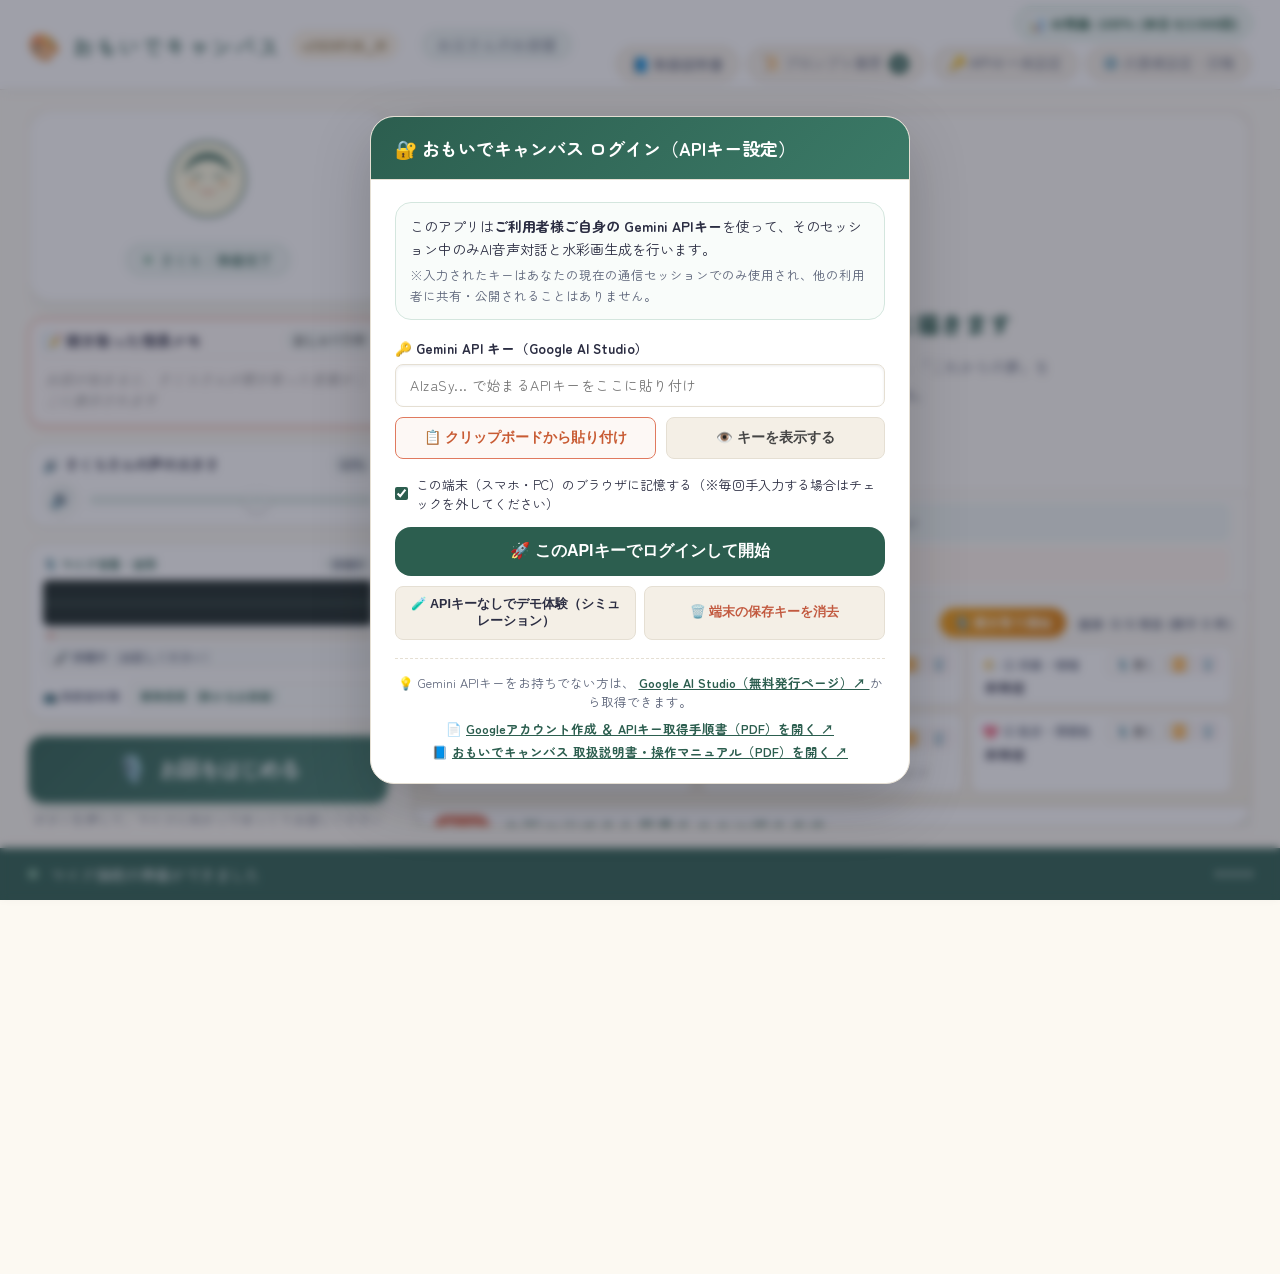
==== docs/index.html @ 142c7362 "fix(direct): v20261126_01 無音判定5秒延長(END_SENSITIVITY_LOW)＋全テーマ汎用6段階超細密SVG生成・テーマ変更時リセット" ====
<!DOCTYPE html>
<html lang="ja">
<head>
  <meta charset="UTF-8">
  <meta name="viewport" content="width=device-width, initial-scale=1.0">
  <title>おもいでキャンバス (omoide-canvas) 〜 認知症ケア・回想法対話システム 〜</title>
  <meta name="description" content="Gemini Liveと画像生成AIを活用した、認知症予防・回想法・見守り対話パートナーシステム">
  <!-- Google Fonts: 優しい和モダン丸ゴシック -->
  <link rel="preconnect" href="https://fonts.googleapis.com">
  <link rel="preconnect" href="https://fonts.gstatic.com" crossorigin>
  <link href="https://fonts.googleapis.com/css2?family=Kiwi+Maru:wght@400;500&family=Noto+Sans+JP:wght@400;500;700&family=Zen+Maru+Gothic:wght@400;500;700&display=swap" rel="stylesheet">
  <link rel="stylesheet" href="styles.css?v=20261125_01">
</head>
<body>

  <!-- ======================================================================= -->
  <!-- ヘッダーバー（ご本人への認知負荷を抑えたミニマル構成） -->
  <!-- ======================================================================= -->
  <header class="app-header">
    <div class="brand">
      <span class="brand-icon">🎨</span>
      <h1 class="brand-title">おもいでキャンバス</h1>
      <span class="app-version-badge" title="2026-11-26 無音判定5秒延長＋全テーマ対応6段階超細密SVG生成">v20261126_01</span>
      <span class="user-greeting" id="userGreeting">読み込み中...</span>
    </div>
    <div class="header-controls">
      <!-- 1行目: AI残量モニターバッジ（独立した上の行） -->
      <div class="header-controls-row header-controls-top">
        <div class="quota-monitor-badge" id="quotaMonitorBadge" title="Gemini AI クォータ・利用状況モニター（クリックで詳細表示）">
          <span class="quota-icon">📊</span>
          <span class="quota-text" id="quotaText">AI残量: 100% (本日 0/1500回)</span>
        </div>
      </div>
      <!-- 2行目: 取扱説明書、認証済みバッジ、介護者設定（下の行） -->
      <div class="header-controls-row header-controls-bottom">
        <a href="Omoide_Canvas_User_Manual.pdf" target="_blank" rel="noopener noreferrer" class="btn-subtle" title="おもいでキャンバス 取扱説明書（PDF）を開く" style="text-decoration: none;">
          📘 取扱説明書
        </a>
        <button id="btnOpenPromptHistory" class="btn-subtle" title="過去に描画したプロンプトの履歴を確認・編集・再描画します" aria-label="プロンプト履歴">
          📜 プロンプト履歴 <span id="promptHistoryCountBadge" class="prompt-history-count-badge">0</span>
        </button>
        <button id="btnOpenLoginModal" class="btn-subtle btn-api-key-status" title="APIキーの設定・ログイン切替" aria-label="APIキー設定">
          🔑 <span id="apiKeyStatusBadge">APIキー未設定</span>
        </button>
        <button id="btnToggleCaregiver" class="btn-subtle" title="介護者・ご家族用設定" aria-label="介護者用ダッシュボード">
          ⚙️ 介護者設定・日報
        </button>
      </div>
    </div>
  </header>

  <!-- ======================================================================= -->
  <!-- メイン領域：ご本人用「認知負荷ゼロ」2画面レイアウト -->
  <!-- ======================================================================= -->
  <main class="canvas-main">
    
    <!-- 左パネル: AIパートナー アバター（不気味の谷を避けた温かいイラスト） -->
    <section class="partner-panel" aria-label="AIパートナー">
      <div class="avatar-card">
        <div class="avatar-container" id="avatarContainer" data-state="idle">
          <!-- 待機中 (idle) アバター SVG -->
          <svg class="avatar-svg state-idle" viewBox="0 0 200 200" aria-hidden="true">
            <circle cx="100" cy="100" r="85" fill="#fefae0" stroke="#2c5e4f" stroke-width="4"/>
            <!-- 髪・帽子 -->
            <path d="M 40 90 Q 100 20 160 90 Q 140 40 100 40 Q 60 40 40 90 Z" fill="#2c5e4f"/>
            <!-- 目 (穏やかな微笑み) -->
            <path class="eye left" d="M 65 95 Q 75 88 85 95" stroke="#2c5e4f" stroke-width="4" fill="none" stroke-linecap="round"/>
            <path class="eye right" d="M 115 95 Q 125 88 135 95" stroke="#2c5e4f" stroke-width="4" fill="none" stroke-linecap="round"/>
            <!-- ほっぺ -->
            <ellipse cx="65" cy="110" rx="10" ry="6" fill="#f4a261" opacity="0.6"/>
            <ellipse cx="135" cy="110" rx="10" ry="6" fill="#f4a261" opacity="0.6"/>
            <!-- 口 (微笑み) -->
            <path d="M 85 125 Q 100 138 115 125" stroke="#e07a5f" stroke-width="4" fill="none" stroke-linecap="round"/>
          </svg>

          <!-- 傾聴中 (listening) アバター SVG -->
          <svg class="avatar-svg state-listening" viewBox="0 0 200 200" aria-hidden="true">
            <circle cx="100" cy="100" r="85" fill="#fefae0" stroke="#2c5e4f" stroke-width="4"/>
            <path d="M 40 90 Q 100 20 160 90 Q 140 40 100 40 Q 60 40 40 90 Z" fill="#2c5e4f"/>
            <!-- 目 (大きく開いて傾聴) -->
            <circle cx="75" cy="95" r="7" fill="#2c5e4f"/>
            <circle cx="125" cy="95" r="7" fill="#2c5e4f"/>
            <circle cx="77" cy="93" r="2.5" fill="#fff"/>
            <circle cx="127" cy="93" r="2.5" fill="#fff"/>
            <ellipse cx="65" cy="112" rx="10" ry="6" fill="#f4a261" opacity="0.6"/>
            <ellipse cx="135" cy="112" rx="10" ry="6" fill="#f4a261" opacity="0.6"/>
            <!-- 口 (うんうんと頷き) -->
            <path d="M 90 128 Q 100 135 110 128" stroke="#e07a5f" stroke-width="4" fill="none" stroke-linecap="round"/>
            <!-- 手 (耳に添える仕草) -->
            <path d="M 145 105 Q 165 95 160 115" stroke="#2c5e4f" stroke-width="4" fill="none" stroke-linecap="round"/>
          </svg>

          <!-- 発話中 (speaking) アバター SVG -->
          <svg class="avatar-svg state-speaking" viewBox="0 0 200 200" aria-hidden="true">
            <circle cx="100" cy="100" r="85" fill="#fefae0" stroke="#2c5e4f" stroke-width="4"/>
            <path d="M 40 90 Q 100 20 160 90 Q 140 40 100 40 Q 60 40 40 90 Z" fill="#2c5e4f"/>
            <!-- 目 (三日月の笑顔) -->
            <path d="M 65 95 Q 75 80 85 95" stroke="#2c5e4f" stroke-width="4" fill="none" stroke-linecap="round"/>
            <path d="M 115 95 Q 125 80 135 95" stroke="#2c5e4f" stroke-width="4" fill="none" stroke-linecap="round"/>
            <ellipse cx="65" cy="110" rx="12" ry="7" fill="#f4a261" opacity="0.7"/>
            <ellipse cx="135" cy="110" rx="12" ry="7" fill="#f4a261" opacity="0.7"/>
            <!-- 口 (開いて発話) -->
            <ellipse class="speaking-mouth" cx="100" cy="128" rx="14" ry="12" fill="#e07a5f"/>
            <path d="M 90 122 Q 100 124 110 122" stroke="#fff" stroke-width="2" fill="none"/>
          </svg>

          <!-- お絵描き中 (drawing) アバター SVG -->
          <svg class="avatar-svg state-drawing" viewBox="0 0 200 200" aria-hidden="true">
            <circle cx="100" cy="100" r="85" fill="#fefae0" stroke="#2c5e4f" stroke-width="4"/>
            <path d="M 40 90 Q 100 20 160 90 Q 140 40 100 40 Q 60 40 40 90 Z" fill="#2c5e4f"/>
            <!-- 目 (下を向いて集中) -->
            <path d="M 68 98 Q 75 106 82 98" stroke="#2c5e4f" stroke-width="4" fill="none" stroke-linecap="round"/>
            <path d="M 118 98 Q 125 106 132 98" stroke="#2c5e4f" stroke-width="4" fill="none" stroke-linecap="round"/>
            <!-- スケッチブックと絵筆 -->
            <rect x="70" y="125" width="60" height="40" rx="4" fill="#fff" stroke="#2c5e4f" stroke-width="3"/>
            <line x1="80" y1="135" x2="110" y2="135" stroke="#e07a5f" stroke-width="2"/>
            <line x1="80" y1="145" x2="120" y2="145" stroke="#81b29a" stroke-width="2"/>
            <!-- 絵筆 -->
            <path class="brush-motion" d="M 125 120 L 140 100" stroke="#3d405b" stroke-width="4" stroke-linecap="round"/>
            <circle cx="125" cy="120" r="3" fill="#e07a5f"/>
          </svg>
        </div>

        <div class="partner-name-badge">
          <span class="badge-dot"></span>
          <span id="partnerStatusText">パートナー：準備完了</span>
        </div>
      </div>

      <!-- 描画モードで今聞き取って抽出した言葉の表示エリア -->
      <div class="extracted-words-card" id="extractedWordsCard">
        <div class="extracted-header">
          <span class="extracted-title">📝 聞き取った情景メモ</span>
          <span class="extracted-status-badge" id="extractedStatusBadge">おしゃべり中</span>
        </div>
        <div class="extracted-content" id="extractedContent">
          <p class="extracted-placeholder" id="extractedPlaceholder">お話が始まると、さくらさんが聞き取った言葉がここに表示されます</p>
          <ul class="extracted-list" id="extractedList" style="display: none;">
            <!-- JavaScriptで動的生成 -->
          </ul>
        </div>
      </div>

      <!-- さくらさんの声の大きさ（スピーカー音量スライダー） -->
      <div class="speaker-volume-card" id="speakerVolumeCard">
        <div class="volume-header">
          <span class="volume-label">🔊 さくらさんの声の大きさ</span>
          <span class="volume-value" id="speakerVolumeValue">60%</span>
        </div>
        <div class="volume-control-row">
          <button type="button" id="btnVolumeMute" class="btn-volume-mute" title="ミュート切替" aria-label="音量ミュート切替">🔊</button>
          <input type="range" id="speakerVolumeSlider" class="volume-slider" min="0" max="100" value="60" step="5" aria-label="さくらさんの声の大きさ調整">
        </div>
      </div>

      <!-- マイク音量レベル ＆ リアルタイムオシロスコープ波形 ＆ テレビ音カット切替 -->
      <div class="audio-monitor-card" id="audioMonitorCard">
        <div class="monitor-header">
          <span class="monitor-label">🎙️ マイク音量・波形</span>
          <span class="monitor-state-badge" id="micActiveBadge">待機中</span>
        </div>
        <!-- オシロスコープ波形キャンバス -->
        <canvas id="oscilloscopeCanvas" class="oscilloscope-canvas" width="280" height="46"></canvas>
        <!-- VU音量レベルメーター（しきい値マーカー付き） -->
        <div class="vu-meter-track">
          <div class="vu-meter-threshold" id="vuMeterThreshold" title="周囲音カットしきい値"></div>
          <div class="vu-meter-fill" id="vuMeterFill"></div>
        </div>
        <!-- 音量波形の下に配置：マイク聞き取り応答ステータス（高さ・幅完全固定でちらつき防止） -->
        <div class="mic-response-row">
          <span class="vu-level-text" id="vuLevelText">🎤 待機中（お話しください）</span>
        </div>
        <!-- テレビ・周囲音カット（近接マイクモード）ワンタップ切替 -->
        <div class="noise-gate-bar">
          <label for="selectNoiseGateQuick" class="noise-gate-label">📺 周囲音対策:</label>
          <select id="selectNoiseGateQuick" class="noise-gate-select" aria-label="テレビ・周囲音カット設定">
            <option value="tv_cut" selected>テレビ・周囲音カット（推奨・近接優先）</option>
            <option value="strict">強めカット（テレビ大音量・賑やか）</option>
            <option value="ultra">超強力カット（口元近接マイク専用）</option>
            <option value="normal">標準感度（静かなお部屋）</option>
          </select>
        </div>
      </div>

      <!-- 対話開始・終了ボタン（ご本人でも直感的に押せる特大デザイン） -->
      <div class="session-trigger-area">
        <button id="btnSessionToggle" class="btn-primary-large" aria-pressed="false">
          <span class="btn-icon">🎙️</span>
          <span class="btn-text">お話をはじめる</span>
        </button>
        <p class="session-hint" id="sessionHint">ボタンを押して、マイクに向かってゆっくりお話しください</p>
      </div>
    </section>

    <!-- 右パネル: 思い出キャンバス（水彩画・動画クロスフェード表示 ＆ 文字起こし字幕） -->
    <section class="memory-canvas-panel" aria-label="思い出キャンバス">
      <div class="canvas-frame">
        <div class="media-display-area" id="mediaDisplayArea">
          <!-- 初期表示：プレースホルダー（穏やかな風景） -->
          <div class="canvas-placeholder" id="canvasPlaceholder">
            <div class="placeholder-art">
              <span class="art-icon">🏞️</span>
              <h2>あなたの思い出をここに描きます</h2>
              <p>「昔よく行った場所」や「懐かしいお仕事」「これからの夢」を<br>のんびり教えてくださいね。</p>
            </div>
          </div>

          <!-- 生成メディア画像（フェードイン表示） -->
          <img id="memoryImage" class="memory-visual hidden" alt="生成された思い出の風景" src="">
          
          <!-- ベクター情景画（SVGインライン展開用コンテナ：ブラウザ差異なく最大解像度で確実描画） -->
          <div id="svgContainer" class="svg-container hidden" aria-label="生成された思い出の情景画"></div>

          <!-- 動画メディア（シネマグラフ表示） -->
          <video id="memoryVideo" class="memory-visual hidden" autoplay loop muted playsinline></video>

          <!-- 更新完了トースト演出 -->
          <div id="canvasUpdateToast" class="canvas-update-toast hidden">
            <span class="toast-sparkle">✨</span>
            <span id="canvasUpdateToastText">情景を新しく描き直しました</span>
          </div>

          <!-- エラー通知バナー（API制限・クォータ上限・通信エラーをわかりやすく表示） -->
          <div id="canvasErrorBanner" class="canvas-error-banner hidden" role="alert">
            <span class="error-banner-icon">⚠️</span>
            <div class="error-banner-content">
              <strong class="error-banner-title" id="canvasErrorTitle">描画AIエラー</strong>
              <p class="error-banner-desc" id="canvasErrorDesc">エラーが発生しました</p>
            </div>
            <button type="button" class="btn-dismiss-error" id="btnDismissError" title="閉じる">✕</button>
          </div>

          <!-- 描画中ローディング演出（水彩がにじむエフェクト ＆ 進行ステップ表示 ＆ リアルタイム秒数タイマー） -->
          <div id="drawingOverlay" class="drawing-overlay hidden">
            <div class="watercolor-spinner"></div>
            <div class="drawing-status-badge">🎨 正常に描画進行中</div>
            <p class="drawing-text" id="drawingText">絵の具をといて、情景を描いています...</p>
            <p class="drawing-timer" id="drawingTimer">⏱️ 経過時間: 0秒（AIが情景を構成中...）</p>
            <p class="drawing-subtext" id="drawingSubtext">※お話を終了せず、このまま10〜15秒ほどお待ちください</p>
          </div>
        </div>

        <!-- リアルタイム文字起こし・字幕バー（耳が遠い方やご家族にも優しい特大字幕） -->
        <div class="subtitles-panel" id="subtitlesPanel">
          <div class="subtitle-row user-row">
            <span class="speaker-tag user-tag">🎤 あなた</span>
            <span class="subtitle-text" id="userTranscriptText">「お話をはじめる」を押して、声を出してみてください</span>
          </div>
          <div class="subtitle-row ai-row">
            <span class="speaker-tag ai-tag">🤖 パートナー</span>
            <span class="subtitle-text" id="aiTranscriptText">こんにちは！今日もよろしくお願いします。</span>
          </div>
        </div>

        <!-- 思い出情景メモ・収集インジケーター（6ステップ細分化聞き取り・複数同時埋め・スキップ・確認＆再聞き取り対応） -->
        <div class="scene-collector-panel" id="sceneCollectorPanel">
          <div class="collector-header">
            <div class="collector-status-pill" id="collectorStatusPill">
              <span class="collector-status-icon" id="collectorStatusIcon">💬</span>
              <span class="collector-status-label" id="collectorStatusLabel">日常のおしゃべり中</span>
            </div>
            <div class="collector-header-actions">
              <button type="button" class="btn-start-listening" id="btnStartListening" title="さくらさんと一緒に絵画のための6ステップ聞き取りを開始します">
                🎙️ 聞き取り開始
              </button>
              <div class="collector-counter" id="collectorCounter">進捗: <strong id="collectorStepProgress">0/6</strong> 項目 (様子 <strong id="collectorDetailCount">0</strong> 件)</div>
            </div>
          </div>

          <div class="collector-cards-grid" id="collectorCardsGrid">
            <!-- ステップ1: 話題・テーマ -->
            <div class="collector-card" id="cardTopic" data-step="topic">
              <div class="card-header-row">
                <div class="card-title-group">
                  <span class="card-icon">🏷️</span>
                  <span class="card-title">① 話題・テーマ</span>
                </div>
                <div class="card-btn-group">
                  <button type="button" class="btn-card-focus" id="btnFocusTopic" title="この項目を聞き取る">🎙️ 聞く</button>
                  <button type="button" class="btn-card-skip" id="btnSkipTopic" title="この項目をスキップして次へ">⏭️</button>
                  <button type="button" class="btn-card-clear" id="btnClearTopic" title="話題を取り消し・クリア">🗑️</button>
                </div>
              </div>
              <span class="card-val" id="valTopic">お話を聞いています</span>
            </div>

            <!-- ステップ2: 場所・舞台 -->
            <div class="collector-card" id="cardPlace" data-step="place">
              <div class="card-header-row">
                <div class="card-title-group">
                  <span class="card-icon">📍</span>
                  <span class="card-title">② 場所・舞台</span>
                </div>
                <div class="card-btn-group">
                  <button type="button" class="btn-card-focus" id="btnFocusPlace" title="この項目を聞き取る">🎙️ 聞く</button>
                  <button type="button" class="btn-card-skip" id="btnSkipPlace" title="この項目をスキップして次へ">⏭️</button>
                  <button type="button" class="btn-card-clear" id="btnClearPlace" title="場所を取り消し・クリア">🗑️</button>
                </div>
              </div>
              <span class="card-val" id="valPlace">未特定</span>
            </div>

            <!-- ステップ3: 天候・明暗 -->
            <div class="collector-card" id="cardWeather" data-step="weather">
              <div class="card-header-row">
                <div class="card-title-group">
                  <span class="card-icon">🌤️</span>
                  <span class="card-title">③ 天候・明暗</span>
                </div>
                <div class="card-btn-group">
                  <button type="button" class="btn-card-focus" id="btnFocusWeather" title="この項目を聞き取る">🎙️ 聞く</button>
                  <button type="button" class="btn-card-skip" id="btnSkipWeather" title="この項目をスキップして次へ">⏭️</button>
                  <button type="button" class="btn-card-clear" id="btnClearWeather" title="天候・明暗を取り消し・クリア">🗑️</button>
                </div>
              </div>
              <span class="card-val" id="valWeather">未特定</span>
            </div>

            <!-- ステップ4: 登場人物 -->
            <div class="collector-card" id="cardPeople" data-step="people">
              <div class="card-header-row">
                <div class="card-title-group">
                  <span class="card-icon">👥</span>
                  <span class="card-title">④ 登場人物</span>
                </div>
                <div class="card-btn-group">
                  <button type="button" class="btn-card-focus" id="btnFocusPeople" title="この項目を聞き取る">🎙️ 聞く</button>
                  <button type="button" class="btn-card-skip" id="btnSkipPeople" title="この項目をスキップして次へ">⏭️</button>
                  <button type="button" class="btn-card-clear" id="btnClearPeople" title="登場人物を取り消し・クリア">🗑️</button>
                </div>
              </div>
              <span class="card-val" id="valPeople">未特定</span>
            </div>

            <!-- ステップ5: 見えたもの・様子 -->
            <div class="collector-card collector-card-details" id="cardDetails" data-step="details">
              <div class="card-header-row">
                <div class="card-title-group">
                  <span class="card-icon">🎨</span>
                  <span class="card-title">⑤ 見えたもの・様子</span>
                </div>
                <div class="card-btn-group">
                  <button type="button" class="btn-card-focus" id="btnFocusDetails" title="この項目を聞き取る">🎙️ 聞く</button>
                  <button type="button" class="btn-card-skip" id="btnSkipDetails" title="この項目をスキップして次へ">⏭️</button>
                  <button type="button" class="btn-card-clear" id="btnClearDetails" title="見えたもの・様子を全消去">🗑️</button>
                </div>
              </div>
              <div class="card-tags-list" id="valDetailsList">
                <span class="tag-placeholder">聞き取りが始まるとここにメモされます</span>
              </div>
            </div>

            <!-- ステップ6: 気分・雰囲気 -->
            <div class="collector-card" id="cardMood" data-step="mood">
              <div class="card-header-row">
                <div class="card-title-group">
                  <span class="card-icon">💖</span>
                  <span class="card-title">⑥ 気分・雰囲気</span>
                </div>
                <div class="card-btn-group">
                  <button type="button" class="btn-card-focus" id="btnFocusMood" title="この項目を聞き取る">🎙️ 聞く</button>
                  <button type="button" class="btn-card-skip" id="btnSkipMood" title="この項目をスキップして次へ">⏭️</button>
                  <button type="button" class="btn-card-clear" id="btnClearMood" title="気分・雰囲気を取り消し・クリア">🗑️</button>
                </div>
              </div>
              <span class="card-val" id="valMood">未特定</span>
            </div>
          </div>

          <!-- 描画完了後の保存確認・通常会話移行 ＆ 描き直しアクションバー -->
          <div class="collector-refine-bar hidden" id="collectorRefineBar">
            <span class="refine-hint" id="refineHintText">💡 絵が完成しました！「この雰囲気でよい」とお話しいただくか、保存して通常会話に戻れます</span>
            <div class="refine-bar-actions" style="display:flex; gap:8px; flex-wrap:wrap; align-items:center;">
              <button type="button" class="btn-confirm-draw" id="btnSaveAndFinish" title="絵を保存して絵画モードを終了し、通常のおしゃべりに戻ります">
                💾 保存して通常会話へ戻る
              </button>
              <button type="button" class="btn-more-talk" id="btnFinishWithoutSave" title="保存せずに絵画モードを終了し、通常のおしゃべりに戻ります">
                💬 保存せず通常会話へ
              </button>
              <button type="button" class="btn-refine-now" id="btnRefineNow" title="集まった情景や修正指示を反映して再描画します">
                🎨 修正・描き直す
              </button>
            </div>
          </div>

          <!-- 一通りの聞き取り完了後の内容確認・テキスト編集・描画アクションバナー -->
          <div class="collector-action-banner hidden" id="collectorActionBanner">
            <div class="banner-message">
              <span class="banner-sparkle">✨</span>
              <span class="banner-text" id="collectorActionText">一通りお話を伺いました！この内容で絵を描いてよろしいですか？</span>
            </div>
            
            <!-- 確認した内容を画面上で確認・直接編集できるテキストボックス -->
            <div class="confirm-edit-box">
              <label for="editSceneDescription" class="confirm-edit-label">
                📝 聞き取った情景の箇条書き（各項目を直接編集・修正できます）:
              </label>
              <textarea id="editSceneDescription" class="confirm-edit-textarea" rows="6" placeholder="聞き取った情景がここに項目ごとの箇条書きで表示されます。キーボードで自由に修正・追記できます。"></textarea>
            </div>

            <div class="banner-buttons">
              <button type="button" class="btn-confirm-draw" id="btnConfirmDraw">
                🎨 この内容で絵を描く
              </button>
              <button type="button" class="btn-more-talk" id="btnMoreTalk">
                🔄 修正・再度聞き取りする
              </button>
            </div>
          </div>
        </div>

        <!-- 絵のキャプションバー -->
        <div class="canvas-caption-bar" id="canvasCaptionBar">
          <div class="caption-content">
            <div class="caption-tag-row">
              <span class="caption-tag" id="captionTag">思い出</span>
              <span class="caption-fallback-badge hidden" id="captionFallbackBadge">⚠️ 簡易イラスト (クォータ制限中)</span>
            </div>
            <h2 class="caption-title" id="captionTitle">お話に出てきた風景をここに描きます</h2>
            <div class="caption-fallback-notice hidden" id="captionFallbackNotice">
              <span class="notice-icon">📢</span>
              <span><strong>【ご注意】</strong>AI画像生成クォータ制限のため、端末内の簡易水彩画を表示しています。<strong>会話の内容とは全く違う絵が表示されてしまいます。</strong></span>
            </div>
          </div>
          <div class="caption-actions">
            <!-- 画風スタイル切り替え -->
            <div class="style-selector-wrap" title="描く絵の画風スタイルを選べます">
              <label for="selectArtStyle" class="style-selector-label">画風:</label>
              <select id="selectArtStyle" class="select-art-style">
                <option value="watercolor" selected>🎨 優しい水彩画</option>
                <option value="realistic">📷 リアルな情景（写実）</option>
                <option value="oil_painting">🖌️ 重厚な油絵</option>
                <option value="colored_pencil">✏️ 色鉛筆スケッチ</option>
              </select>
            </div>
            <!-- 保存ボタン -->
            <button type="button" id="btnSaveImage" class="btn-save-image hidden" title="描いた思い出の絵を高画質画像（PNG）として端末に保存します">
              💾 絵を保存する
            </button>
            <button type="button" id="btnClearCanvas" class="btn-clear-canvas" title="キャンバスを白紙に戻して、新しいお話の絵を始めます">
              🗑️ 白紙に戻す
            </button>
            <button type="button" id="btnDrawCurrentTopic" class="btn-draw-now" title="今お話ししている内容の絵をすぐに描きます">
              🎨 今の話題を絵にする
            </button>
            <div class="caption-sound-indicator hidden" id="soundIndicator">
              <span class="sound-wave">♪</span>
              <span id="soundName">秋の虫の声</span>
            </div>
          </div>
        </div>
      </div>
    </section>
  </main>

  <!-- ======================================================================= -->
  <!-- フッターステータスバー（特大表示・穏やかな波形アニメーション） -->
  <!-- ======================================================================= -->
  <footer class="app-status-bar" id="appStatusBar">
    <div class="status-indicator">
      <span class="status-dot" id="statusDot"></span>
      <span class="status-message" id="statusMessage">マイク接続の準備ができました</span>
    </div>
    <div class="visualizer-container" id="visualizerContainer">
      <div class="wave-bar"></div>
      <div class="wave-bar"></div>
      <div class="wave-bar"></div>
      <div class="wave-bar"></div>
      <div class="wave-bar"></div>
    </div>
    <!-- 1FPS見守りカメラ用不可視キャンバス・ビデオ要素 -->
    <div class="hidden-vision-elements" aria-hidden="true">
      <video id="visionCamera" autoplay playsinline muted></video>
      <canvas id="visionCanvas" width="320" height="240"></canvas>
    </div>
  </footer>

  <!-- ======================================================================= -->
  <!-- 介護者・ご家族用モーダル（設定・日報・メモリーブック） -->
  <!-- ======================================================================= -->
  <div class="modal-backdrop hidden" id="caregiverModal" role="dialog" aria-modal="true" aria-labelledby="modalTitle">
    <div class="modal-dialog">
      <div class="modal-header">
        <h2 id="modalTitle">⚙️ 介護者・ご家族用ダッシュボード</h2>
        <button id="btnCloseModal" class="btn-close" aria-label="閉じる">&times;</button>
      </div>

      <!-- モーダルタブ切り替え -->
      <div class="modal-tabs">
        <button class="tab-btn active" data-tab="tabProfile">👤 ご本人プロフィール設定</button>
        <button class="tab-btn" data-tab="tabReports">📋 心のコンディション日報</button>
        <button class="tab-btn" data-tab="tabGallery">🖼️ メモリーブック（絵本）</button>
        <button class="tab-btn" data-tab="tabDiagnostic">🛠️ 動作確認・テスト</button>
      </div>

      <div class="modal-body">
        
        <!-- タブ1: プロフィール・進行度設定 -->
        <div class="tab-pane active" id="tabProfile">
          <form id="profileForm" class="settings-form">
            
            <!-- ① 会話相手（ご本人・お父さん等）の設定 -->
            <fieldset class="form-fieldset" style="border-color: var(--primary); background: #f9fcfa; margin-top: 0; margin-bottom: 18px;">
              <legend style="color: var(--primary);">👴👵 会話相手（ご本人）のプロフィール・性格設定</legend>
              <div class="form-grid">
                <div class="form-group">
                  <label for="inputCallName">お名前（パートナーからの呼び方）</label>
                  <input type="text" id="inputCallName" name="call_name" required placeholder="例: お父さん、太郎さん、お母さん">
                </div>
                <div class="form-group">
                  <label for="inputAgeGroup">年齢・年代</label>
                  <input type="text" id="inputAgeGroup" name="age_group" placeholder="例: 82歳、80代、75歳">
                </div>
                <div class="form-group">
                  <label for="selectUserGender">性別</label>
                  <select id="selectUserGender" name="user_gender">
                    <option value="男性" selected>男性</option>
                    <option value="女性">女性</option>
                    <option value="その他">その他</option>
                  </select>
                </div>
                <div class="form-group">
                  <label for="selectDementiaLevel">進行度レベル（対話・画風の自動調整）</label>
                  <select id="selectDementiaLevel" name="dementia_level">
                    <option value="mci">MCI（予防・軽度認知障害）：段取り質問・連想</option>
                    <option value="mild" selected>軽度（Mild）：ヒント付き二択・水彩画風固定</option>
                    <option value="moderate">中等度（Moderate）：復唱と共感8割・絵本調固定</option>
                  </select>
                </div>
                <div class="form-group">
                  <label for="inputOccupation">昔の仕事・得意だったこと</label>
                  <input type="text" id="inputOccupation" name="former_occupation" placeholder="例: 小学校の先生、大工、料理人">
                </div>
                <div class="form-group">
                  <label for="inputHometown">ゆかりの土地（故郷）</label>
                  <input type="text" id="inputHometown" name="hometown" placeholder="例: 長野県松本市">
                </div>
              </div>

              <div class="form-group">
                <label for="inputUserPersonality">ご本人の性格・人柄（AIが配慮して接します）</label>
                <input type="text" id="inputUserPersonality" name="user_personality" placeholder="例: 温厚で家族思い、昔の仕事に誇りを持っている、少し照れ屋">
              </div>

              <div class="form-grid">
                <div class="form-group">
                  <label for="inputHobbies">好きなこと・趣味（カンマ区切り）</label>
                  <input type="text" id="inputHobbies" name="hobbies" placeholder="例: 園芸, 将棋, 釣り">
                </div>
                <div class="form-group">
                  <label for="inputTriggerWords">思い出のキーワード（会話に織り交ぜる話題）</label>
                  <input type="text" id="inputTriggerWords" name="trigger_words" placeholder="例: リンゴ畑, 北アルプス, 運動会">
                </div>
              </div>

              <div class="form-group" style="margin-bottom: 0;">
                <label for="inputNgTopics" class="text-danger">絶対に触れてはいけないNG話題</label>
                <input type="text" id="inputNgTopics" name="ng_topics" placeholder="例: 最近のニュース, 配偶者の他界, 物忘れの指摘">
              </div>
            </fieldset>

            <!-- ② AIパートナー（話し相手）の設定 -->
            <fieldset class="form-fieldset" style="border-color: #81b29a; background: #fdfaf5; margin-bottom: 18px;">
              <legend style="color: #2c5e4f;">🤖 AIパートナー（話し相手）の名前・性別・性格・声の設定</legend>
              <div class="form-grid">
                <div class="form-group">
                  <label for="inputPartnerName">パートナーの名前</label>
                  <input type="text" id="inputPartnerName" name="partner_name" placeholder="例: さくら、けんじ、みまもり">
                </div>
                <div class="form-group">
                  <label for="inputPartnerAge">パートナーの年齢設定</label>
                  <input type="text" id="inputPartnerAge" name="partner_age" placeholder="例: 20代、30代、お孫さん世代">
                </div>
                <div class="form-group">
                  <label for="selectPartnerGender">パートナーの性別</label>
                  <select id="selectPartnerGender" name="partner_gender">
                    <option value="女性" selected>女性</option>
                    <option value="男性">男性</option>
                  </select>
                </div>
                <div class="form-group">
                  <label for="selectPartnerVoice">パートナーの声質（Gemini Live 音声）</label>
                  <select id="selectPartnerVoice" name="partner_voice">
                    <option value="Aoede" selected>Aoede（女性：穏やかで優しい声）</option>
                    <option value="Kore">Kore（女性：明るくハキハキした声）</option>
                    <option value="Puck">Puck（男性：親しみやすく温かい声）</option>
                    <option value="Charon">Charon（男性：落ち着いた深みのある声）</option>
                    <option value="Fenrir">Fenrir（男性：元気で頼もしい声）</option>
                  </select>
                </div>
              </div>
              <div class="form-grid" style="margin-bottom: 0;">
                <div class="form-group" style="margin-bottom: 0;">
                  <label for="inputPartnerPersonality">パートナーの性格・話し方の特徴</label>
                  <input type="text" id="inputPartnerPersonality" name="partner_personality" placeholder="例: 優しく穏やかで聞き上手、いつも笑顔で褒め上手、孫のように親しみやすい">
                </div>
                <div class="form-group" style="margin-bottom: 0;">
                  <label for="selectNoiseGateMode">📺 テレビ・周囲音カット設定（マイク感度）</label>
                  <select id="selectNoiseGateMode" name="noise_gate_mode">
                    <option value="tv_cut" selected>テレビ・周囲音カット（推奨：近くの声のみ反応）</option>
                    <option value="strict">強めカット（テレビが大きい・周囲が賑やかな時）</option>
                    <option value="ultra">超強力カット（口元近接マイク専用）</option>
                    <option value="normal">標準感度（テレビを消した静かなお部屋）</option>
                  </select>
                </div>
              </div>
            </fieldset>

            <fieldset class="form-fieldset">
              <legend>🚨 緊急連絡先設定（SOS通報用）</legend>
              <div class="form-grid">
                <div class="form-group">
                  <label for="inputFamilyName">ご家族氏名</label>
                  <input type="text" id="inputFamilyName" name="family_name" placeholder="例: 田中 太郎">
                </div>
                <div class="form-group">
                  <label for="inputRelationship">続柄</label>
                  <input type="text" id="inputRelationship" name="relationship" placeholder="例: 長男">
                </div>
                <div class="form-group">
                  <label for="inputPhoneNumber">電話番号（Twilio自動架電）</label>
                  <input type="tel" id="inputPhoneNumber" name="phone_number" placeholder="例: 090-1234-5678">
                </div>
                <div class="form-group">
                  <label for="inputEmail">メールアドレス</label>
                  <input type="email" id="inputEmail" name="email" placeholder="例: family@example.com">
                </div>
              </div>
            </fieldset>

            <div class="modal-footer">
              <button type="submit" class="btn-primary">💾 設定を保存する</button>
            </div>
          </form>
        </div>

        <!-- タブ2: 心のコンディション日報 -->
        <div class="tab-pane" id="tabReports">
          <div class="reports-container" id="reportsContainer">
            <p class="empty-hint">日報を読み込み中...</p>
          </div>
        </div>

        <!-- タブ3: メモリーブック（絵本） -->
        <div class="tab-pane" id="tabGallery">
          <div class="gallery-grid" id="galleryGrid">
            <p class="empty-hint">生成された思い出の絵画を読み込み中...</p>
          </div>
        </div>

        <!-- タブ4: 動作確認・テスト -->
        <div class="tab-pane" id="tabDiagnostic">
          <div class="diagnostic-box">
            <h3>🛠️ 動作確認ツール</h3>
            <p>マイク入力なしでも、画面や生成パイプラインの動作をテストできます。</p>
            <div class="diag-buttons">
              <button id="btnDiagImage" class="btn-secondary">🎨 サンプル水彩画を描く（Imagen 3 テスト）</button>
              <button id="btnDiagEmergency" class="btn-secondary text-danger">🚨 緊急通報テスト（疎通確認）</button>
              <button id="btnDiagAvatar" class="btn-secondary">😊 アバター表情切り替えテスト</button>
            </div>
            <pre class="diag-log" id="diagLog">システム診断ログ待機中...</pre>
          </div>
        </div>

      </div>
    </div>
  </div>

  <!-- ======================================================================= -->
  <!-- 起動時ログイン ＆ ご自身の Gemini APIキー入力モーダル -->
  <!-- ======================================================================= -->
  <div class="modal-backdrop" id="loginModal" role="dialog" aria-modal="true" aria-labelledby="loginModalTitle">
    <div class="modal-dialog login-dialog">
      <div class="modal-header login-header">
        <h2 id="loginModalTitle">🔐 おもいでキャンバス ログイン（APIキー設定）</h2>
      </div>
      <div class="modal-body login-body">
        <p class="login-lead">
          このアプリは<strong>ご利用者様ご自身の Gemini APIキー</strong>を使って、そのセッション中のみAI音声対話と水彩画生成を行います。<br>
          <span class="login-subnote">※入力されたキーはあなたの現在の通信セッションでのみ使用され、他の利用者に共有・公開されることはありません。</span>
        </p>

        <div id="loginApiKeyForm" class="login-form">
          <div class="form-group">
            <label for="inputSessionApiKey" class="api-key-label">🔑 Gemini API キー（Google AI Studio）</label>
            <!-- 1段目: キー入力ボックスを横幅いっぱいに広く・見やすく配置 -->
            <div class="api-key-input-full-wrap">
              <input
                type="text"
                id="inputSessionApiKey"
                class="api-key-input-large"
                placeholder="AIzaSy... で始まるAPIキーをここに貼り付け"
                autocomplete="off"
                spellcheck="false"
              >
            </div>
            <!-- 2段目: 貼り付けボタンとキー表示切替ボタンをゆったり1段下に配置 -->
            <div class="api-key-actions-row">
              <button type="button" id="btnPasteApiKey" class="btn-api-paste" title="クリップボードから貼り付けて自動ログイン">
                📋 クリップボードから貼り付け
              </button>
              <button type="button" id="btnToggleKeyVisibility" class="btn-api-toggle-visibility" title="キーの表示/隠すを切り替え">
                👁️ キーを表示する
              </button>
            </div>
          </div>

          <label class="remember-key-label">
            <input type="checkbox" id="chkRememberKeyOnDevice" checked>
            <span>この端末（スマホ・PC）のブラウザに記憶する（※毎回手入力する場合はチェックを外してください）</span>
          </label>

          <div id="loginErrorMsg" class="login-msg hidden"></div>

          <div class="login-actions">
            <button type="button" id="btnLoginSubmit" class="btn-primary btn-login-main">
              🚀 このAPIキーでログインして開始
            </button>
            <div class="login-secondary-actions">
              <button type="button" id="btnLoginDemoMode" class="btn-secondary">
                🧪 APIキーなしでデモ体験（シミュレーション）
              </button>
              <button type="button" id="btnClearSavedKey" class="btn-secondary text-danger">
                🗑️ 端末の保存キーを消去
              </button>
            </div>
          </div>
        </div>

        <div class="login-help-box">
          <div>
            <span>💡 Gemini APIキーをお持ちでない方は、</span>
            <a href="https://aistudio.google.com/app/apikey" target="_blank" rel="noopener noreferrer">
              Google AI Studio（無料発行ページ）↗
            </a>
            <span>から取得できます。</span>
          </div>
          <div style="margin-top: 8px; display: flex; flex-direction: column; gap: 4px;">
            <div>
              📄 <a href="Google_Account_and_Gemini_API_Key_Manual.pdf" target="_blank" rel="noopener noreferrer">
                Googleアカウント作成 ＆ APIキー取得手順書（PDF）を開く ↗
              </a>
            </div>
            <div>
              📘 <a href="Omoide_Canvas_User_Manual.pdf" target="_blank" rel="noopener noreferrer">
                おもいでキャンバス 取扱説明書・操作マニュアル（PDF）を開く ↗
              </a>
            </div>
          </div>
        </div>
      </div>
    </div>
  </div>

  <!-- ======================================================================= -->
  <!-- プロンプト履歴 ＆ 再描画モーダル -->
  <!-- ======================================================================= -->
  <div class="modal-overlay hidden" id="promptHistoryModal" role="dialog" aria-modal="true" aria-labelledby="promptHistoryModalTitle">
    <div class="modal-content prompt-history-modal-content">
      <div class="modal-header">
        <h2 id="promptHistoryModalTitle">📜 描画プロンプト履歴 ＆ 再描画</h2>
        <button type="button" class="btn-close-modal" id="btnClosePromptHistory" aria-label="閉じる">✕</button>
      </div>
      <div class="modal-body prompt-history-modal-body">
        <div class="prompt-history-toolbar">
          <div class="prompt-history-toolbar-info">
            過去に描画エンジンへ送ったプロンプトが自動保存されます（最大30件・端末内保存）。選んでそのまま再描画したり、プロンプトを編集して描き直せます。
          </div>
          <div class="prompt-history-toolbar-actions">
            <button type="button" id="btnExportPromptHistory" class="btn-secondary btn-sm" title="履歴をJSONファイルとしてダウンロードします">
              📥 JSON保存
            </button>
            <button type="button" id="btnClearAllPromptHistory" class="btn-secondary btn-sm text-danger" title="保存されたプロンプト履歴をすべて削除します">
              🗑️ 全履歴を消去
            </button>
          </div>
        </div>

        <div class="prompt-history-layout">
          <!-- 左側：履歴リスト -->
          <div class="prompt-history-list-pane">
            <div class="prompt-history-list" id="promptHistoryList">
              <div class="prompt-history-empty">まだ描画プロンプトの履歴がありません。絵を描くと自動でここに追加されます。</div>
            </div>
          </div>

          <!-- 右側：選択中のプロンプト詳細・編集・再描画 -->
          <div class="prompt-history-detail-pane" id="promptHistoryDetailPane">
            <div class="prompt-detail-header">
              <strong id="promptDetailTitle">履歴を選択してください</strong>
              <span id="promptDetailMeta" class="prompt-detail-meta"></span>
            </div>

            <div class="prompt-detail-controls">
              <label for="promptDetailArtStyle">再描画時の画風:</label>
              <select id="promptDetailArtStyle" class="select-art-style">
                <option value="watercolor">🎨 優しい水彩画</option>
                <option value="realistic">📷 リアルな情景（写実）</option>
                <option value="oil_painting">🖌️ 重厚な油絵</option>
                <option value="colored_pencil">✏️ 色鉛筆スケッチ</option>
              </select>
              <label class="prompt-detail-checkbox">
                <input type="checkbox" id="promptDetailUseTwoStage" checked>
                <span>6段階超細密仕上げを使う（OFFで1段階）</span>
              </label>
            </div>

            <div class="prompt-detail-field">
              <label for="promptDetailElements">情景メモ（聞き取り内容）:</label>
              <textarea id="promptDetailElements" rows="3" placeholder="履歴を選ぶと情景内容が表示されます"></textarea>
            </div>

            <div class="prompt-detail-field">
              <div class="prompt-detail-field-label-row">
                <label for="promptDetailFullText">描画エンジン送信プロンプト全文（直接編集して再描画可能）:</label>
                <button type="button" id="btnCopyPromptFullText" class="btn-secondary btn-xs">📋 全文コピー</button>
              </div>
              <textarea id="promptDetailFullText" rows="11" placeholder="履歴を選ぶと実際に送られたプロンプト全文が表示されます"></textarea>
            </div>

            <div class="prompt-detail-actions">
              <button type="button" id="btnRedrawFromElements" class="btn-primary" disabled title="上の「情景メモ」と選択した画風を使って、最新の描画エンジンで再描画します">
                🎨 この情景で再描画
              </button>
              <button type="button" id="btnRedrawFromRawPrompt" class="btn-draw-now" disabled title="下の「プロンプト全文」をそのまま描画エンジンへ送って再描画します（プロンプト編集テストに最適）">
                🚀 編集プロンプト全文で直接再描画
              </button>
            </div>
          </div>
        </div>
      </div>
    </div>
  </div>

  <!-- アプリケーションスクリプト -->
  <script src="app.js?v=20261125_01"></script>
</body>
</html>
---- docs/styles.css ----
/* ==========================================================================
   おもいでキャンバス (omoide-canvas) スタイルシート
   和モダン・水彩風・認知負荷ゼロUIデザインシステム
   ========================================================================== */

:root {
  --primary: #2c5e4f;          /* 落ち着いた深緑・常磐色 */
  --primary-light: #417b6a;
  --primary-subtle: #eef5f2;
  --secondary: #e07a5f;        /* 温かみのあるテラコッタ橙 */
  --secondary-soft: #f4a261;
  --accent-gold: #f2cc8f;      /* 優しい山吹色 */
  --accent-blue: #81b29a;      /* 青磁色 */
  
  --bg-warm: #fcf9f2;          /* 生成り色（和紙のような温かい白） */
  --card-bg: #ffffff;
  --text-main: #2b2d42;        /* 視認性の高いスミ色 */
  --text-muted: #5c6479;
  --border-color: #e5dfd3;

  --shadow-sm: 0 2px 8px rgba(44, 94, 79, 0.06);
  --shadow-md: 0 6px 20px rgba(44, 94, 79, 0.08);
  --shadow-lg: 0 12px 36px rgba(44, 94, 79, 0.12);
  
  --radius-sm: 8px;
  --radius-md: 16px;
  --radius-lg: 24px;
  --radius-full: 9999px;
  
  --transition-smooth: all 0.3s cubic-bezier(0.4, 0, 0.2, 1);
}

* {
  box-sizing: border-box;
  margin: 0;
  padding: 0;
  -webkit-font-smoothing: antialiased;
}

.hidden {
  display: none !important;
}

body {
  font-family: 'Zen Maru Gothic', 'Noto Sans JP', 'Hiragino Kaku Gothic ProN', sans-serif;
  background-color: var(--bg-warm);
  color: var(--text-main);
  height: 100vh;
  display: flex;
  flex-direction: column;
  overflow: hidden;
  user-select: none;
}

/* ==========================================================================
   ヘッダー
   ========================================================================== */
.app-header {
  min-height: 68px;
  height: auto;
  background: #ffffff;
  border-bottom: 1.5px solid var(--border-color);
  padding: 6px 28px;
  display: flex;
  justify-content: space-between;
  align-items: center;
  box-shadow: var(--shadow-sm);
  z-index: 10;
}

.brand {
  display: flex;
  align-items: center;
  gap: 12px;
}

.brand-icon {
  font-size: 26px;
}

.brand-title {
  font-family: 'Kiwi Maru', 'Zen Maru Gothic', serif;
  font-size: 22px;
  color: var(--primary);
  font-weight: 500;
  letter-spacing: 0.05em;
}

.app-version-badge {
  font-size: calc(11px + 2pt);
  font-weight: 700;
  color: #8c6e39;
  background: #fdf5e6;
  border: 1px solid #ebd8b7;
  padding: 3px 9px;
  border-radius: var(--radius-full);
  letter-spacing: 0.03em;
  white-space: nowrap;
}

.user-greeting {
  font-size: 15px;
  color: var(--text-muted);
  background: var(--primary-subtle);
  padding: 4px 14px;
  border-radius: var(--radius-full);
  margin-left: 12px;
  border: 1px solid rgba(44, 94, 79, 0.15);
}

.btn-subtle {
  background: #f4efe6;
  border: 1px solid var(--border-color);
  color: var(--text-muted);
  padding: 8px 16px;
  border-radius: var(--radius-full);
  font-size: 14px;
  font-weight: 500;
  cursor: pointer;
  transition: var(--transition-smooth);
}

.btn-subtle:hover {
  background: #eae2d5;
  color: var(--text-main);
}

/* AIクォータ・利用状況モニターバッジ */
.quota-monitor-badge {
  display: inline-flex;
  align-items: center;
  gap: 6px;
  background: #f0f7f3;
  border: 1.5px solid #a3cfb8;
  color: #1b533a;
  padding: 6px 12px;
  border-radius: var(--radius-full);
  font-size: 13px;
  font-weight: 700;
  cursor: pointer;
  transition: all 0.2s ease;
  user-select: none;
}

.quota-monitor-badge:hover {
  background: #e2f2e8;
  transform: translateY(-1px);
}

.quota-monitor-badge.quota-warning {
  background: #fff8e6;
  border-color: #f3c769;
  color: #8c5b05;
}

.quota-monitor-badge.quota-critical {
  background: #fff1f2;
  border-color: #fda4af;
  color: #be123c;
  animation: pulseQuota 1.6s infinite;
}

.quota-monitor-badge.quota-exceeded {
  background: #fdeeee;
  border-color: #f5a3a3;
  color: #b91c1c;
  animation: pulseQuota 2s infinite;
}

@keyframes pulseQuota {
  0%, 100% { transform: scale(1); }
  50% { transform: scale(1.04); }
}

.quota-icon {
  font-size: 14px;
}

.quota-text {
  font-family: 'Noto Sans JP', sans-serif;
  letter-spacing: 0.02em;
}

/* ==========================================================================
   メインレイアウト（ご本人用「認知負荷ゼロ」2画面構成）
   ========================================================================== */
.canvas-main {
  flex: 1;
  display: grid;
  grid-template-columns: 360px 1fr;
  gap: 24px;
  padding: 20px 28px;
  overflow: hidden;
}

@media (max-width: 960px) {
  .canvas-main {
    grid-template-columns: 300px 1fr;
    gap: 16px;
    padding: 16px;
  }
}

/* --------------------------------------------------------------------------
   左パネル: AIパートナー アバター
   -------------------------------------------------------------------------- */
.partner-panel {
  display: flex;
  flex-direction: column;
  justify-content: space-between;
  gap: 16px;
  min-width: 0;
  overflow: hidden;
}

.avatar-card {
  flex: 1;
  background: var(--card-bg);
  border: 1.5px solid var(--border-color);
  border-radius: var(--radius-lg);
  box-shadow: var(--shadow-md);
  display: flex;
  flex-direction: column;
  align-items: center;
  justify-content: center;
  padding: 24px;
  position: relative;
  overflow: hidden;
}

.avatar-container {
  width: 220px;
  height: 220px;
  position: relative;
  margin-bottom: 20px;
  transition: transform 0.4s ease;
}

.avatar-svg {
  width: 100%;
  height: 100%;
  position: absolute;
  top: 0;
  left: 0;
  opacity: 0;
  transform: scale(0.92);
  transition: opacity 0.4s ease, transform 0.4s ease;
  pointer-events: none;
}

/* アバター状態切り替え */
.avatar-container[data-state="idle"] .state-idle,
.avatar-container[data-state="listening"] .state-listening,
.avatar-container[data-state="speaking"] .state-speaking,
.avatar-container[data-state="drawing"] .state-drawing {
  opacity: 1;
  transform: scale(1);
  pointer-events: auto;
}

/* パートナー性別に応じたカラーテーマ切り替え（男性設定時は爽やかな紺青色） */
.avatar-container[data-gender="男性"] .avatar-svg > circle:first-of-type {
  stroke: #3d5a80;
}
.avatar-container[data-gender="男性"] .avatar-svg > path:first-of-type {
  fill: #3d5a80;
}

/* アバターアニメーション */
.avatar-container[data-state="idle"] {
  animation: gentle-breath 4s ease-in-out infinite;
}

.avatar-container[data-state="listening"] {
  animation: nod-listening 2.5s ease-in-out infinite;
}

.avatar-container[data-state="speaking"] .speaking-mouth {
  animation: mouth-move 0.35s ease-in-out infinite alternate;
}

.avatar-container[data-state="drawing"] .brush-motion {
  animation: draw-wiggle 0.8s ease-in-out infinite alternate;
}

@keyframes gentle-breath {
  0%, 100% { transform: translateY(0); }
  50% { transform: translateY(-4px); }
}

@keyframes nod-listening {
  0%, 100% { transform: translateY(0) rotate(0deg); }
  35% { transform: translateY(4px) rotate(-1.5deg); }
  65% { transform: translateY(2px) rotate(1deg); }
}

@keyframes mouth-move {
  0% { transform: scaleY(0.6); transform-origin: center; }
  100% { transform: scaleY(1.2); transform-origin: center; }
}

@keyframes draw-wiggle {
  0% { transform: rotate(-5deg) translate(-2px, -2px); transform-origin: 125px 120px; }
  100% { transform: rotate(10deg) translate(2px, 2px); transform-origin: 125px 120px; }
}

.partner-name-badge {
  display: inline-flex;
  align-items: center;
  gap: 8px;
  background: var(--primary-subtle);
  color: var(--primary);
  padding: 6px 18px;
  border-radius: var(--radius-full);
  font-size: 14px;
  font-weight: 500;
  border: 1px solid rgba(44, 94, 79, 0.15);
}

.badge-dot {
  width: 8px;
  height: 8px;
  background-color: var(--accent-blue);
  border-radius: 50%;
  display: inline-block;
  animation: pulse-dot 2s infinite;
}

@keyframes pulse-dot {
  0%, 100% { transform: scale(1); opacity: 1; }
  50% { transform: scale(1.4); opacity: 0.6; }
}

/* 描画モードで聞き取って抽出した言葉の表示カード（アバターと音量スライダーの間） */
.extracted-words-card {
  background: #ffffff;
  border: 1.5px solid var(--border-color);
  border-radius: var(--radius-md);
  padding: 10px 14px;
  box-shadow: var(--shadow-sm);
  display: flex;
  flex-direction: column;
  gap: 8px;
  min-width: 0;
  transition: border-color 0.3s ease, box-shadow 0.3s ease;
}

.extracted-words-card.active-mode {
  border-color: #2c5e4f;
  box-shadow: 0 2px 8px rgba(44, 94, 79, 0.15);
  background: #fdfefd;
}

.extracted-words-card.drawing-mode {
  border-color: #e07a5f;
  box-shadow: 0 2px 8px rgba(224, 122, 95, 0.2);
  background: #fffbf9;
}

.extracted-header {
  display: flex;
  justify-content: space-between;
  align-items: center;
  border-bottom: 1px dashed #e8ece9;
  padding-bottom: 5px;
}

.extracted-title {
  font-size: 0.95rem;
  font-weight: 700;
  color: var(--primary-color);
  display: flex;
  align-items: center;
  gap: 4px;
}

.extracted-status-badge {
  font-size: 0.78rem;
  font-weight: 600;
  padding: 2px 8px;
  border-radius: 12px;
  background: #f0f4f1;
  color: #555555;
  transition: all 0.3s ease;
}

.extracted-status-badge.badge-collecting {
  background: #e8f5e9;
  color: #2e7d32;
  border: 1px solid #c8e6c9;
}

.extracted-status-badge.badge-drawing {
  background: #fbe9e7;
  color: #d84315;
  border: 1px solid #ffccbc;
}

.extracted-status-badge.badge-confirming {
  background: #fff8e1;
  color: #f57f17;
  border: 1px solid #ffe082;
}

.extracted-content {
  min-height: 48px;
  max-height: 160px;
  overflow-y: auto;
  font-size: 0.92rem;
  line-height: 1.5;
}

.extracted-placeholder {
  margin: 0;
  color: #888888;
  font-size: 0.88rem;
  font-style: italic;
  padding: 4px 2px;
}

.extracted-list {
  list-style: none;
  margin: 0;
  padding: 0;
  display: flex;
  flex-direction: column;
  gap: 5px;
}

.extracted-item {
  display: flex;
  align-items: baseline;
  gap: 6px;
  padding: 3px 6px;
  border-radius: 4px;
  background: #f7f9f8;
  border-left: 3px solid #81b29a;
  animation: fadeInWord 0.3s ease forwards;
}

.extracted-item.step-topic {
  border-left-color: #e07a5f;
  background: #fffaf7;
}

.extracted-item.step-location {
  border-left-color: #f4a261;
}

.extracted-item.step-details {
  border-left-color: #2c5e4f;
}

.extracted-tag {
  font-weight: 700;
  font-size: 0.82rem;
  color: #444444;
  white-space: nowrap;
}

.extracted-word {
  color: #222222;
  font-weight: 600;
  word-break: break-all;
}

@keyframes fadeInWord {
  from { opacity: 0; transform: translateY(-3px); }
  to { opacity: 1; transform: translateY(0); }
}

/* さくらさんの声の大きさ（スピーカー音量）カード */
.speaker-volume-card {
  background: #ffffff;
  border: 1.5px solid var(--border-color);
  border-radius: var(--radius-md);
  padding: 8px 14px;
  box-shadow: var(--shadow-sm);
  display: flex;
  flex-direction: column;
  gap: 6px;
  min-width: 0;
}

.volume-header {
  display: flex;
  justify-content: space-between;
  align-items: center;
}

.volume-label {
  font-size: 0.88rem;
  font-weight: 700;
  color: var(--primary-color);
}

.volume-value {
  font-size: 0.85rem;
  font-weight: 700;
  color: var(--text-muted);
  background: #f0f4f2;
  padding: 2px 8px;
  border-radius: 12px;
}

.volume-control-row {
  display: flex;
  align-items: center;
  gap: 10px;
}

.btn-volume-mute {
  background: #f7faf8;
  border: 1px solid var(--border-color);
  border-radius: 50%;
  width: 36px;
  height: 36px;
  display: flex;
  align-items: center;
  justify-content: center;
  font-size: 1.1rem;
  cursor: pointer;
  flex-shrink: 0;
  transition: all 0.2s ease;
}

.btn-volume-mute:hover {
  background: #e2ece7;
  transform: scale(1.05);
}

.btn-volume-mute.is-muted {
  background: #fde8e8;
  border-color: #f87171;
}

.volume-slider {
  flex: 1;
  -webkit-appearance: none;
  appearance: none;
  height: 10px;
  border-radius: 5px;
  background: #e2ece7;
  outline: none;
  cursor: pointer;
  transition: background 0.2s;
}

.volume-slider::-webkit-slider-thumb {
  -webkit-appearance: none;
  appearance: none;
  width: 24px;
  height: 24px;
  border-radius: 50%;
  background: var(--primary-color);
  border: 2px solid #ffffff;
  box-shadow: 0 2px 4px rgba(0,0,0,0.25);
  cursor: pointer;
  transition: transform 0.15s ease;
}

.volume-slider::-webkit-slider-thumb:hover,
.volume-slider::-webkit-slider-thumb:active {
  transform: scale(1.2);
}

.volume-slider::-moz-range-thumb {
  width: 24px;
  height: 24px;
  border-radius: 50%;
  background: var(--primary-color);
  border: 2px solid #ffffff;
  box-shadow: 0 2px 4px rgba(0,0,0,0.25);
  cursor: pointer;
}

/* マイク音量・オシロスコープ波形モニター */
.audio-monitor-card {
  background: #ffffff;
  border: 1.5px solid var(--border-color);
  border-radius: var(--radius-md);
  padding: 10px 14px;
  box-shadow: var(--shadow-sm);
  display: flex;
  flex-direction: column;
  gap: 6px;
  min-width: 0;
  overflow: hidden;
}

.monitor-header {
  display: flex;
  justify-content: space-between;
  align-items: center;
  font-size: 12px;
  height: 20px;
  line-height: 20px;
  overflow: hidden;
  min-width: 0;
}

.monitor-label {
  font-weight: 700;
  color: var(--primary);
  white-space: nowrap;
  flex-shrink: 0;
}

.monitor-state-badge {
  font-size: 11px;
  font-weight: 700;
  padding: 1px 8px;
  border-radius: var(--radius-full);
  background: #edf2ef;
  color: var(--text-muted);
  white-space: nowrap;
  flex-shrink: 0;
  height: 18px;
  line-height: 16px;
}

.monitor-state-badge.active {
  background: rgba(61, 90, 69, 0.14);
  color: var(--primary);
}

.mic-response-row {
  width: 100%;
  height: 24px;
  min-height: 24px;
  max-height: 24px;
  background: #f6f8f7;
  border: 1px solid var(--border-color);
  border-radius: 6px;
  padding: 0 10px;
  display: flex;
  align-items: center;
  overflow: hidden;
  contain: layout paint;
}

.vu-level-text {
  font-size: 12px;
  font-weight: 600;
  color: var(--text-muted);
  white-space: nowrap;
  overflow: hidden;
  text-overflow: ellipsis;
  text-align: left;
  width: 100%;
  line-height: 22px;
}

.oscilloscope-canvas {
  width: 100%;
  height: 46px;
  background-color: #1a2723;
  border-radius: 6px;
  box-shadow: inset 0 2px 6px rgba(0,0,0,0.3);
}

.vu-meter-track {
  width: 100%;
  height: 7px;
  background: #e8e2d5;
  border-radius: var(--radius-full);
  overflow: hidden;
  position: relative;
}

.vu-meter-threshold {
  position: absolute;
  top: 0;
  bottom: 0;
  width: 2px;
  background-color: #d62828;
  z-index: 2;
  opacity: 0.75;
  transition: left 0.2s ease;
}

.vu-meter-fill {
  width: 0%;
  height: 100%;
  background: linear-gradient(90deg, #81b29a, #f4a261, #e07a5f);
  border-radius: var(--radius-full);
  transition: width 0.08s ease-out;
}

.noise-gate-bar {
  display: flex;
  align-items: center;
  justify-content: space-between;
  gap: 6px;
  margin-top: 2px;
  padding-top: 5px;
  border-top: 1px dashed var(--border-color);
}

.noise-gate-label {
  font-size: 11.5px;
  font-weight: 700;
  color: var(--text-muted);
  white-space: nowrap;
}

.noise-gate-select {
  flex: 1;
  font-size: 11.5px;
  padding: 3px 6px;
  border: 1px solid var(--border-color);
  border-radius: 6px;
  background: #f9fcfa;
  color: var(--primary);
  font-weight: 600;
  font-family: inherit;
  cursor: pointer;
}

/* 特大対話開始ボタン */
.session-trigger-area {
  display: flex;
  flex-direction: column;
  gap: 8px;
}

.btn-primary-large {
  background: linear-gradient(135deg, var(--primary), var(--primary-light));
  color: #ffffff;
  border: none;
  border-radius: var(--radius-md);
  padding: 18px 24px;
  font-size: 20px;
  font-weight: 700;
  display: flex;
  align-items: center;
  justify-content: center;
  gap: 12px;
  cursor: pointer;
  box-shadow: 0 6px 16px rgba(44, 94, 79, 0.25);
  transition: var(--transition-smooth);
}

.btn-primary-large:hover {
  transform: translateY(-2px);
  box-shadow: 0 8px 22px rgba(44, 94, 79, 0.35);
}

.btn-primary-large:active {
  transform: translateY(1px);
}

.btn-primary-large.active {
  background: linear-gradient(135deg, var(--secondary), #c2593f);
  box-shadow: 0 6px 16px rgba(224, 122, 95, 0.3);
}

.btn-icon {
  font-size: 26px;
}

.session-hint {
  font-size: 12.5px;
  color: var(--text-muted);
  text-align: center;
  line-height: 1.4;
}

/* --------------------------------------------------------------------------
   右パネル: 思い出キャンバス（特大描画エリア）
   -------------------------------------------------------------------------- */
.memory-canvas-panel {
  display: flex;
  flex-direction: column;
  min-width: 0;
  overflow: hidden;
}

.canvas-frame {
  flex: 1;
  background: #ffffff;
  border: 2px solid var(--border-color);
  border-radius: var(--radius-lg);
  box-shadow: var(--shadow-lg);
  display: flex;
  flex-direction: column;
  overflow-y: auto;
  overflow-x: hidden;
  position: relative;
}

.media-display-area {
  flex: 2;
  min-height: 380px;
  position: relative;
  background: #fdfbf7;
  display: flex;
  align-items: center;
  justify-content: center;
  overflow: hidden;
}

/* プレースホルダー */
.canvas-placeholder {
  text-align: center;
  padding: 40px;
  color: var(--text-muted);
}

.canvas-placeholder.hidden {
  display: none !important;
}

.art-icon {
  font-size: 64px;
  display: block;
  margin-bottom: 16px;
  opacity: 0.85;
}

.canvas-placeholder h2 {
  font-family: 'Kiwi Maru', serif;
  color: var(--primary);
  font-size: 24px;
  margin-bottom: 12px;
}

.canvas-placeholder p {
  font-size: 15px;
  line-height: 1.8;
}

/* 生成された画像・動画 */
.memory-visual {
  width: 100%;
  height: 100%;
  object-fit: contain;
  background-color: #fdfbf7;
  border-radius: 8px;
  transition: opacity 0.5s ease-in-out, transform 0.5s ease-out;
  opacity: 1;
}

.memory-visual.refreshing {
  opacity: 0.15;
  transform: scale(0.985);
}

.memory-visual.hidden {
  display: none !important;
  opacity: 0;
}

/* ベクター情景画コンテナ（SVGインライン描画用） */
.svg-container {
  width: 100%;
  height: 100%;
  min-height: 380px;
  display: flex;
  align-items: center;
  justify-content: center;
  background-color: #fdfbf7;
  border-radius: 8px;
  transition: opacity 0.5s ease-in-out, transform 0.5s ease-out;
  opacity: 1;
}

.svg-container.refreshing {
  opacity: 0.15;
  transform: scale(0.985);
}

.svg-container.hidden {
  display: none !important;
  opacity: 0;
}

.svg-container svg {
  width: 100%;
  height: 100%;
  max-width: 100%;
  max-height: 100%;
  object-fit: contain;
  border-radius: 8px;
  box-shadow: 0 4px 16px rgba(0, 0, 0, 0.05);
}

/* 描画中ローディング */
.drawing-overlay {
  position: absolute;
  top: 0;
  left: 0;
  width: 100%;
  height: 100%;
  background: rgba(253, 251, 247, 0.88);
  backdrop-filter: blur(4px);
  display: flex;
  flex-direction: column;
  align-items: center;
  justify-content: center;
  z-index: 5;
  transition: opacity 0.4s ease;
}

.drawing-overlay.hidden {
  display: none;
}

/* プログレッシブ描画中：Stage 1A完了後は絵を見せながら下部へコンパクト退避 */
.drawing-overlay.progressive-mini {
  top: auto;
  bottom: 12px;
  left: 50%;
  transform: translateX(-50%);
  width: min(92%, 620px);
  height: auto;
  padding: 10px 18px;
  border-radius: 16px;
  background: rgba(253, 251, 247, 0.92);
  box-shadow: 0 6px 20px rgba(44, 94, 79, 0.18);
  border: 1px solid rgba(44, 94, 79, 0.22);
  gap: 2px;
  pointer-events: none;
}

.drawing-overlay.progressive-mini .watercolor-spinner {
  display: none;
}

.drawing-overlay.progressive-mini .drawing-status-badge {
  margin-bottom: 2px;
  font-size: 12px;
  padding: 2px 10px;
}

.drawing-overlay.progressive-mini .drawing-text {
  font-size: 14px;
  margin: 0;
}

.drawing-overlay.progressive-mini .drawing-timer,
.drawing-overlay.progressive-mini .drawing-subtext {
  font-size: 12px;
  margin: 0;
}

.watercolor-spinner {
  width: 64px;
  height: 64px;
  border-radius: 50%;
  background: conic-gradient(from 0deg, var(--secondary), var(--accent-gold), var(--primary), var(--secondary));
  mask: radial-gradient(circle, transparent 52%, black 53%);
  -webkit-mask: radial-gradient(circle, transparent 52%, black 53%);
  animation: spin 1.8s linear infinite;
  margin-bottom: 18px;
}

@keyframes spin {
  100% { transform: rotate(360deg); }
}

.drawing-status-badge {
  display: inline-flex;
  align-items: center;
  gap: 6px;
  background: #e8f5e9;
  color: #2e7d32;
  border: 1px solid #a5d6a7;
  padding: 4px 14px;
  border-radius: 14px;
  font-size: 13px;
  font-weight: 700;
  margin-bottom: 8px;
}

.drawing-text {
  font-family: 'Kiwi Maru', serif;
  font-size: 18px;
  color: var(--primary);
  font-weight: 500;
}

.drawing-timer {
  font-size: 14px;
  color: #1976d2;
  background: #e3f2fd;
  border: 1px solid #bbdefb;
  padding: 4px 14px;
  border-radius: 12px;
  margin-top: 10px;
  font-weight: 700;
  font-family: 'Noto Sans JP', sans-serif;
  letter-spacing: 0.5px;
}

.drawing-subtext {
  font-size: 13px;
  color: var(--text-muted);
  margin-top: 8px;
  font-family: 'Noto Sans JP', sans-serif;
  animation: pulseCollector 1.5s infinite;
}

.btn-primary-large.drawing-mode {
  background: linear-gradient(135deg, #78909c, #546e7a) !important;
  color: #ffffff !important;
  cursor: wait;
}

/* 描画エラー通知バナー */
/* キャンバス更新通知トースト（クロスフェード切り替え時に表示） */
.canvas-update-toast {
  position: absolute;
  top: 18px;
  left: 50%;
  transform: translateX(-50%);
  background: rgba(43, 76, 56, 0.92);
  color: #f7fafc;
  padding: 8px 18px;
  border-radius: 20px;
  box-shadow: 0 4px 15px rgba(0, 0, 0, 0.25);
  font-family: 'Kiwi Maru', serif;
  font-size: 14px;
  font-weight: 700;
  display: flex;
  align-items: center;
  gap: 8px;
  z-index: 12;
  backdrop-filter: blur(4px);
  pointer-events: none;
  animation: toastFadeIn 0.3s ease-out;
  transition: opacity 0.4s ease, transform 0.4s ease;
}

@keyframes toastFadeIn {
  from { opacity: 0; transform: translate(-50%, -10px); }
  to { opacity: 1; transform: translate(-50%, 0); }
}

.canvas-update-toast.hidden {
  display: none !important;
  opacity: 0;
}

.toast-sparkle {
  font-size: 16px;
  color: #fbd38d;
}

.canvas-error-banner {
  position: absolute;
  top: 16px;
  left: 20px;
  right: 20px;
  background: linear-gradient(135deg, #fff2f2 0%, #fee2e2 100%);
  border: 1.5px solid #f87171;
  border-radius: 12px;
  padding: 12px 16px;
  display: flex;
  align-items: flex-start;
  gap: 12px;
  box-shadow: 0 4px 12px rgba(239, 68, 68, 0.2);
  z-index: 10;
  animation: bannerSlideDown 0.3s ease-out;
}

.canvas-error-banner.hidden {
  display: none !important;
}

.error-banner-icon {
  font-size: 22px;
  flex-shrink: 0;
  margin-top: 1px;
}

.error-banner-content {
  flex: 1;
  min-width: 0;
}

.error-banner-title {
  display: block;
  font-size: 14.5px;
  font-weight: 700;
  color: #991b1b;
  margin-bottom: 2px;
}

.error-banner-desc {
  font-size: 13px;
  color: #7f1d1d;
  line-height: 1.5;
  margin: 0;
  word-break: break-word;
  white-space: pre-wrap;
}

.btn-dismiss-error {
  background: transparent;
  border: none;
  font-size: 16px;
  color: #991b1b;
  cursor: pointer;
  padding: 4px 8px;
  border-radius: 4px;
  flex-shrink: 0;
  transition: background 0.15s ease;
}

.btn-dismiss-error:hover {
  background: rgba(185, 28, 28, 0.1);
}

/* リアルタイム文字起こし・字幕パネル（レイアウト高さ固定で文字増減時の画面ちらつき防止） */
.subtitles-panel {
  background: #fbf9f5;
  border-top: 1.5px solid var(--border-color);
  padding: 10px 20px;
  display: flex;
  flex-direction: column;
  gap: 6px;
  height: 104px;
  min-height: 104px;
  max-height: 104px;
  overflow: hidden;
}

.subtitle-row {
  display: flex;
  align-items: center;
  gap: 12px;
  padding: 5px 12px;
  border-radius: var(--radius-sm);
  height: 38px;
  min-height: 38px;
  max-height: 38px;
  overflow: hidden;
}

.user-row {
  background: #eef5f2;
  border-left: 3px solid var(--primary);
}

.ai-row {
  background: #fff5ed;
  border-left: 3px solid var(--secondary);
}

.speaker-tag {
  font-size: 12px;
  font-weight: 700;
  padding: 2px 8px;
  border-radius: var(--radius-full);
  white-space: nowrap;
  flex-shrink: 0;
}

.user-tag {
  background: var(--primary);
  color: #fff;
}

.ai-tag {
  background: var(--secondary);
  color: #fff;
}

.subtitle-text {
  font-size: 15px;
  font-weight: 500;
  color: var(--text-main);
  line-height: 1.4;
  flex: 1;
  white-space: nowrap;
  overflow: hidden;
  text-overflow: ellipsis;
}

/* ==========================================================================
   思い出情景メモ・収集インジケーター（Scene Collector Panel）
   ========================================================================== */
.scene-collector-panel {
  background: linear-gradient(180deg, #fbf9f4 0%, #f4eee1 100%);
  border-top: 1.5px solid #e5ded2;
  border-bottom: 1px solid #e5ded2;
  padding: 10px 18px 12px 18px;
  display: flex;
  flex-direction: column;
  gap: 8px;
  transition: all 0.25s ease;
}

.scene-collector-panel.is-ready {
  background: linear-gradient(180deg, #f7f9f2 0%, #eaf3e5 100%);
  border-color: #bcdbb7;
}

.collector-header {
  display: flex;
  align-items: center;
  justify-content: space-between;
  gap: 10px;
  flex-wrap: wrap;
}

.collector-header-actions {
  display: flex;
  align-items: center;
  gap: 12px;
}

.btn-start-listening {
  display: inline-flex;
  align-items: center;
  gap: 6px;
  background: linear-gradient(135deg, #f59e0b 0%, #d97706 100%);
  color: #ffffff;
  border: none;
  border-radius: var(--radius-full);
  padding: 5px 14px;
  font-size: 13px;
  font-weight: 700;
  cursor: pointer;
  box-shadow: 0 2px 6px rgba(217, 119, 6, 0.25);
  transition: all 0.2s ease;
  font-family: inherit;
}

.btn-start-listening:hover {
  transform: translateY(-1px);
  box-shadow: 0 4px 10px rgba(217, 119, 6, 0.35);
  background: linear-gradient(135deg, #fbbf24 0%, #d97706 100%);
}

.btn-start-listening.is-listening {
  background: linear-gradient(135deg, #10b981 0%, #059669 100%);
  box-shadow: 0 2px 6px rgba(16, 185, 129, 0.25);
}

.collector-status-pill {
  display: inline-flex;
  align-items: center;
  gap: 8px;
  background: #ffffff;
  border: 1.5px solid #ded5c5;
  border-radius: var(--radius-full);
  padding: 4px 14px;
  box-shadow: 0 1px 3px rgba(0, 0, 0, 0.04);
}

.scene-collector-panel.is-ready .collector-status-pill {
  border-color: #79a572;
  background: #f4fbf0;
}

.collector-status-icon {
  font-size: 15px;
  display: inline-block;
  animation: pulseCollector 2s infinite ease-in-out;
}

@keyframes pulseCollector {
  0%, 100% { transform: scale(1); }
  50% { transform: scale(1.18); }
}

.collector-status-label {
  font-size: 13.5px;
  font-weight: 700;
  color: var(--primary);
  font-family: 'Kiwi Maru', serif;
}

.scene-collector-panel.is-ready .collector-status-label {
  color: #276221;
}

.collector-counter {
  font-size: 12.5px;
  font-weight: 600;
  color: var(--text-muted);
}

.collector-counter strong {
  color: var(--accent);
  font-size: 14px;
}

.collector-cards-grid {
  display: grid;
  grid-template-columns: repeat(3, 1fr);
  gap: 8px;
  align-items: stretch;
}

@media (max-width: 900px) {
  .collector-cards-grid {
    grid-template-columns: repeat(2, 1fr);
  }
}

.collector-card {
  background: #ffffff;
  border: 1.5px solid #e6ded3;
  border-radius: 9px;
  padding: 7px 10px;
  display: flex;
  flex-direction: column;
  gap: 4px;
  min-width: 0;
  box-shadow: 0 1px 2px rgba(0, 0, 0, 0.03);
  transition: all 0.2s ease;
  position: relative;
}

.collector-card.is-filled:not(.active-focus) {
  border-color: #79a572;
  background: #fafdf9;
}

.collector-card.is-skipped:not(.active-focus) {
  border-style: dashed;
  border-color: #d6cfc2;
  background: #f9f7f3;
  opacity: 0.85;
}

.collector-card.is-skipped .card-val {
  color: #8c8273;
  font-style: italic;
  font-weight: 500;
}

@keyframes activeListeningCardBlink {
  0%, 100% {
    border-color: #d97706;
    background: linear-gradient(135deg, #fffdf6 0%, #ffefcc 100%);
    box-shadow: 0 0 0 4px rgba(217, 119, 6, 0.35), 0 3px 10px rgba(217, 119, 6, 0.18);
  }
  50% {
    border-color: #fde68a;
    background: #ffffff;
    box-shadow: 0 0 0 1px rgba(217, 119, 6, 0.06), 0 1px 2px rgba(0, 0, 0, 0.03);
  }
}

@keyframes activeListeningBadgeBlink {
  0%, 100% {
    opacity: 1;
    background: #d97706;
    box-shadow: 0 0 8px rgba(217, 119, 6, 0.55);
  }
  50% {
    opacity: 0.35;
    background: #f59e0b;
    box-shadow: none;
  }
}

.collector-card.active-focus {
  border: 2px solid #d97706;
  background: linear-gradient(135deg, #fffdf8 0%, #fff8eb 100%);
  box-shadow: 0 0 0 3px rgba(217, 119, 6, 0.25), 0 2px 6px rgba(0,0,0,0.05);
  animation: activeListeningCardBlink 1.1s ease-in-out infinite;
}

.card-header-row {
  display: flex;
  align-items: center;
  justify-content: space-between;
  gap: 4px;
}

.card-title-group {
  display: flex;
  align-items: center;
  gap: 4px;
  min-width: 0;
}

.collector-card .card-icon {
  font-size: 13.5px;
}

.collector-card .card-title {
  font-size: 12px;
  font-weight: 700;
  color: var(--text-muted);
  letter-spacing: 0.02em;
  white-space: nowrap;
}

.collector-card.active-focus .card-title {
  color: var(--accent);
}

.card-btn-group {
  display: flex;
  align-items: center;
  gap: 3px;
}

.btn-card-focus {
  padding: 2px 7px;
  font-size: 11px;
  font-weight: 600;
  border-radius: 4px;
  border: 1px solid #d5cbba;
  background: #ffffff;
  color: #555;
  cursor: pointer;
  transition: all 0.15s ease;
  font-family: inherit;
  line-height: 1.3;
}

.btn-card-focus:hover {
  background: #fbf5ea;
  border-color: var(--accent);
  color: var(--accent);
}

.btn-card-focus.active {
  background: var(--accent);
  color: #ffffff;
  border-color: var(--accent);
  animation: activeListeningBadgeBlink 1.1s ease-in-out infinite;
}

.btn-card-skip {
  padding: 2px 5px;
  font-size: 11px;
  border-radius: 4px;
  border: 1px solid #d5cbba;
  background: #faf6ee;
  color: #665c4e;
  cursor: pointer;
  transition: all 0.15s ease;
  line-height: 1.3;
}

.btn-card-skip:hover {
  background: #efe5d4;
  border-color: #b8a386;
  color: #3f3627;
}

.btn-card-clear {
  padding: 2px 5px;
  font-size: 11px;
  border-radius: 4px;
  border: 1px solid #ebdada;
  background: #fff8f8;
  color: #888;
  cursor: pointer;
  transition: all 0.15s ease;
  line-height: 1.3;
}

.btn-card-clear:hover {
  background: #ffebeb;
  border-color: #e57373;
  color: #d32f2f;
}

.collector-card .card-val {
  font-size: 13.5px;
  font-weight: 600;
  color: var(--text-main);
  white-space: nowrap;
  overflow: hidden;
  text-overflow: ellipsis;
  line-height: 1.35;
  padding-left: 2px;
}

.collector-card-details {
  min-width: 0;
}

.card-tags-list {
  display: flex;
  flex-wrap: wrap;
  gap: 5px;
  align-items: center;
  min-height: 26px;
}

.tag-placeholder {
  font-size: 12px;
  color: #999;
  font-style: italic;
}

.detail-tag {
  background: #ede6d8;
  color: #3f3627;
  border: 1px solid #dfd4c0;
  font-size: 12px;
  font-weight: 600;
  padding: 2px 7px 2px 9px;
  border-radius: 12px;
  display: inline-flex;
  align-items: center;
  gap: 4px;
  animation: tagFadeIn 0.3s ease-out;
}

.detail-tag .tag-del-btn {
  border: none;
  background: transparent;
  color: #8c7d6b;
  font-size: 12px;
  cursor: pointer;
  padding: 0 2px;
  line-height: 1;
  display: inline-flex;
  align-items: center;
  justify-content: center;
  border-radius: 50%;
  transition: all 0.15s ease;
}

.detail-tag .tag-del-btn:hover {
  color: #d32f2f;
  background: rgba(0, 0, 0, 0.08);
}

@keyframes tagFadeIn {
  from { opacity: 0; transform: translateY(4px); }
  to { opacity: 1; transform: translateY(0); }
}

/* 確認・描画アクションバナー */
.collector-action-banner {
  background: linear-gradient(135deg, #fff7e6 0%, #ffeed1 100%);
  border: 2px solid #e49e35;
  border-radius: 12px;
  padding: 12px 16px;
  display: flex;
  flex-direction: column;
  align-items: stretch;
  gap: 10px;
  box-shadow: 0 4px 12px rgba(228, 158, 53, 0.2);
  animation: bannerSlideDown 0.3s ease-out;
}

@keyframes bannerSlideDown {
  from { opacity: 0; transform: translateY(-6px); }
  to { opacity: 1; transform: translateY(0); }
}

.collector-action-banner.hidden {
  display: none !important;
}

/* 確認した情景内容を編集できるテキストボックスエリア */
.confirm-edit-box {
  display: flex;
  flex-direction: column;
  gap: 4px;
  width: 100%;
}

.confirm-edit-label {
  font-size: 13px;
  font-weight: 700;
  color: #8c5300;
  display: flex;
  align-items: center;
  gap: 4px;
}

.confirm-edit-textarea {
  width: 100%;
  box-sizing: border-box;
  padding: 12px 14px;
  font-size: 15.5px;
  font-family: 'Noto Sans JP', sans-serif;
  line-height: 1.7;
  color: var(--text-main);
  background: #ffffff;
  border: 2px solid #d99b38;
  border-radius: 10px;
  resize: vertical;
  min-height: 140px;
  white-space: pre-wrap;
  box-shadow: inset 0 1px 4px rgba(0, 0, 0, 0.06);
  transition: border-color 0.2s, box-shadow 0.2s;
}

.confirm-edit-textarea:focus {
  outline: none;
  border-color: #b45309;
  box-shadow: 0 0 0 3px rgba(217, 119, 6, 0.25);
}

.banner-message {
  display: flex;
  align-items: center;
  gap: 8px;
  min-width: 0;
  flex: 1;
}

.banner-sparkle {
  font-size: 20px;
  animation: sparkleTwinkle 1.5s infinite;
}

@keyframes sparkleTwinkle {
  0%, 100% { transform: scale(1) rotate(0deg); }
  50% { transform: scale(1.25) rotate(15deg); }
}

.banner-text {
  font-family: 'Kiwi Maru', serif;
  font-size: 15px;
  font-weight: 700;
  color: #633c04;
}

.banner-buttons {
  display: flex;
  align-items: center;
  gap: 8px;
  flex-shrink: 0;
}

.btn-confirm-draw {
  background: linear-gradient(135deg, #d97706 0%, #b45309 100%);
  color: #ffffff;
  border: none;
  border-radius: var(--radius-full);
  padding: 8px 18px;
  font-size: 14px;
  font-weight: 700;
  cursor: pointer;
  box-shadow: 0 2px 6px rgba(180, 83, 9, 0.35);
  transition: all 0.15s ease;
  display: inline-flex;
  align-items: center;
  gap: 6px;
}

.btn-confirm-draw:hover {
  transform: translateY(-1px);
  filter: brightness(1.08);
  box-shadow: 0 4px 10px rgba(180, 83, 9, 0.45);
}

.btn-more-talk {
  background: #ffffff;
  color: var(--text-main);
  border: 1.5px solid #d4c5ae;
  border-radius: var(--radius-full);
  padding: 7px 14px;
  font-size: 13px;
  font-weight: 600;
  cursor: pointer;
  transition: all 0.15s ease;
}

.btn-more-talk:hover {
  background: #fdfaf5;
  border-color: #baa487;
}

/* 描き直し・修正アクションバー（絵が描かれた後に表示） */
.collector-refine-bar {
  background: linear-gradient(135deg, #f0f7f4 0%, #e3f0ea 100%);
  border: 1.5px solid #a3c9b8;
  border-radius: 10px;
  padding: 8px 14px;
  display: flex;
  align-items: center;
  justify-content: space-between;
  gap: 12px;
  animation: bannerSlideDown 0.3s ease-out;
}

.collector-refine-bar.hidden {
  display: none !important;
}

.refine-hint {
  font-size: 13px;
  color: #244e40;
  font-weight: 600;
  flex: 1;
  min-width: 0;
}

.btn-refine-now {
  background: linear-gradient(135deg, #2c5e4f 0%, #1f4539 100%);
  color: #ffffff;
  border: none;
  border-radius: var(--radius-full);
  padding: 7px 16px;
  font-size: 13.5px;
  font-weight: 700;
  cursor: pointer;
  box-shadow: 0 2px 6px rgba(44, 94, 79, 0.28);
  transition: all 0.15s ease;
  display: inline-flex;
  align-items: center;
  gap: 6px;
  flex-shrink: 0;
}

.btn-refine-now:hover {
  transform: translateY(-1px);
  filter: brightness(1.1);
  box-shadow: 0 4px 10px rgba(44, 94, 79, 0.38);
}

.btn-refine-now:disabled {
  opacity: 0.6;
  cursor: not-allowed;
  transform: none;
}

/* キャプションバー */
.canvas-caption-bar {
  min-height: 64px;
  height: auto;
  background: #ffffff;
  border-top: 1.5px solid var(--border-color);
  padding: 8px 20px;
  display: flex;
  align-items: center;
  justify-content: space-between;
  gap: 12px;
  flex-wrap: wrap;
}

.caption-content {
  display: flex;
  align-items: center;
  gap: 10px 14px;
  min-width: 0;
  flex: 1 1 320px;
  flex-wrap: wrap;
}

.caption-actions {
  display: flex;
  align-items: center;
  gap: 10px;
  flex-shrink: 0;
  flex-wrap: wrap;
}

.style-selector-wrap {
  display: inline-flex;
  align-items: center;
  gap: 6px;
  background: #ffffff;
  border: 1.5px solid #cbd5e0;
  border-radius: var(--radius-full);
  padding: 4px 10px 4px 12px;
  box-shadow: 0 1px 3px rgba(0, 0, 0, 0.05);
  transition: border-color 0.15s ease;
}

.style-selector-wrap:hover {
  border-color: var(--primary);
}

.style-selector-label {
  font-size: 12px;
  font-weight: 700;
  color: #4a5568;
  white-space: nowrap;
}

.select-art-style {
  border: none;
  background: transparent;
  font-size: 13px;
  font-weight: 600;
  color: #2d3748;
  cursor: pointer;
  outline: none;
  padding-right: 4px;
}

.btn-save-image {
  background: linear-gradient(135deg, #10b981 0%, #059669 100%);
  color: #ffffff;
  border: none;
  border-radius: var(--radius-full);
  padding: 7px 15px;
  font-size: 13.5px;
  font-weight: 700;
  cursor: pointer;
  display: inline-flex;
  align-items: center;
  gap: 6px;
  transition: all 0.2s cubic-bezier(0.16, 1, 0.3, 1);
  box-shadow: 0 2px 6px rgba(16, 185, 129, 0.28);
  white-space: nowrap;
}

.btn-save-image:hover {
  background: linear-gradient(135deg, #059669 0%, #047857 100%);
  box-shadow: 0 4px 12px rgba(16, 185, 129, 0.38);
  transform: translateY(-1px);
}

.btn-save-image:active {
  transform: translateY(0);
}

.btn-save-image.saved-success {
  background: linear-gradient(135deg, #3b82f6 0%, #2563eb 100%);
  box-shadow: 0 2px 8px rgba(37, 99, 235, 0.35);
}

.btn-clear-canvas {
  background: #ffffff;
  color: #718096;
  border: 1.5px solid #cbd5e0;
  border-radius: var(--radius-full);
  padding: 6px 13px;
  font-size: 13px;
  font-weight: 600;
  cursor: pointer;
  display: inline-flex;
  align-items: center;
  gap: 5px;
  transition: all 0.15s ease;
  white-space: nowrap;
}

.btn-clear-canvas:hover {
  background: #fff5f5;
  color: #c53030;
  border-color: #feb2b2;
  transform: translateY(-1px);
}

.btn-draw-now {
  background: linear-gradient(135deg, var(--primary) 0%, #2c5e4f 100%);
  color: #ffffff;
  border: none;
  border-radius: var(--radius-full);
  padding: 7px 15px;
  font-size: 13.5px;
  font-weight: 700;
  cursor: pointer;
  display: inline-flex;
  align-items: center;
  gap: 6px;
  box-shadow: var(--shadow-sm);
  transition: transform 0.15s ease, opacity 0.2s ease;
  white-space: nowrap;
}

.btn-draw-now:hover {
  opacity: 0.92;
  transform: translateY(-1px);
}

.btn-draw-now:disabled {
  opacity: 0.55;
  cursor: wait;
}

.caption-tag-row {
  display: flex;
  align-items: center;
  gap: 8px;
  flex-wrap: wrap;
}

.caption-tag {
  background: var(--secondary);
  color: #fff;
  font-size: 12px;
  font-weight: 700;
  padding: 4px 10px;
  border-radius: var(--radius-full);
}

.caption-fallback-badge {
  background: #fef3c7;
  color: #b45309;
  border: 1px solid #f59e0b;
  font-size: 11px;
  font-weight: 700;
  padding: 3px 9px;
  border-radius: var(--radius-full);
}

.caption-fallback-notice {
  display: flex;
  align-items: flex-start;
  gap: 6px;
  background: #fffbeb;
  border: 1px solid #fde68a;
  border-left: 4px solid #f59e0b;
  border-radius: 6px;
  padding: 6px 10px;
  margin-top: 6px;
  font-size: 12px;
  line-height: 1.5;
  color: #92400e;
}

.caption-fallback-notice strong {
  color: #b45309;
}

.caption-title {
  font-family: 'Kiwi Maru', serif;
  font-size: clamp(15px, 1.8vw, 19px);
  color: var(--primary);
  font-weight: 500;
  line-height: 1.35;
  word-break: break-word;
  overflow-wrap: anywhere;
  margin: 0;
}

.caption-sound-indicator {
  display: flex;
  align-items: center;
  gap: 8px;
  font-size: 14px;
  color: var(--text-muted);
  background: #f7f3ec;
  padding: 6px 14px;
  border-radius: var(--radius-full);
}

.caption-sound-indicator.hidden {
  display: none;
}

.sound-wave {
  color: var(--secondary);
  font-weight: bold;
  animation: sound-bounce 1s infinite alternate;
}

@keyframes sound-bounce {
  0% { transform: scale(0.9); }
  100% { transform: scale(1.2); }
}

/* ==========================================================================
   フッターステータスバー
   ========================================================================== */
.app-status-bar {
  height: 52px;
  background: var(--primary);
  color: #ffffff;
  padding: 0 28px;
  display: flex;
  align-items: center;
  justify-content: space-between;
  box-shadow: 0 -2px 10px rgba(0,0,0,0.06);
}

.status-indicator {
  display: flex;
  align-items: center;
  gap: 12px;
  font-size: 15px;
}

.status-dot {
  width: 10px;
  height: 10px;
  background-color: #81b29a;
  border-radius: 50%;
}

.status-dot.active {
  background-color: #e07a5f;
  animation: pulse-dot 1.2s infinite;
}

/* 波形ビジュアライザ */
.visualizer-container {
  display: flex;
  align-items: center;
  gap: 4px;
  height: 24px;
}

.wave-bar {
  width: 4px;
  height: 18px;
  background-color: rgba(255, 255, 255, 0.6);
  border-radius: var(--radius-full);
  transform: scaleY(0.35);
  transform-origin: center;
  will-change: transform;
}

.visualizer-container.listening .wave-bar {
  animation: wave 0.8s ease-in-out infinite alternate;
}

.visualizer-container.listening .wave-bar:nth-child(2) { animation-delay: 0.15s; }
.visualizer-container.listening .wave-bar:nth-child(3) { animation-delay: 0.3s; }
.visualizer-container.listening .wave-bar:nth-child(4) { animation-delay: 0.45s; }
.visualizer-container.listening .wave-bar:nth-child(5) { animation-delay: 0.6s; }

@keyframes wave {
  0% { transform: scaleY(0.35); }
  100% { transform: scaleY(1); background-color: #ffffff; }
}

.hidden-vision-elements {
  position: absolute;
  opacity: 0;
  pointer-events: none;
  width: 1px;
  height: 1px;
}

/* ==========================================================================
   モーダル（介護者用ダッシュボード）
   ========================================================================== */
.modal-backdrop {
  position: fixed;
  top: 0;
  left: 0;
  width: 100vw;
  height: 100vh;
  background: rgba(43, 45, 66, 0.45);
  backdrop-filter: blur(4px);
  display: flex;
  align-items: center;
  justify-content: center;
  z-index: 1000;
  padding: 20px;
}

.modal-backdrop.hidden {
  display: none;
}

.modal-dialog {
  background: #ffffff;
  width: 100%;
  max-width: 840px;
  max-height: 90vh;
  border-radius: var(--radius-lg);
  box-shadow: 0 20px 60px rgba(0,0,0,0.2);
  display: flex;
  flex-direction: column;
  overflow: hidden;
  border: 1px solid var(--border-color);
}

.modal-header {
  padding: 18px 24px;
  background: var(--bg-warm);
  border-bottom: 1.5px solid var(--border-color);
  display: flex;
  justify-content: space-between;
  align-items: center;
}

.modal-header h2 {
  font-size: 20px;
  color: var(--primary);
  font-weight: 700;
}

.btn-close {
  background: none;
  border: none;
  font-size: 28px;
  color: var(--text-muted);
  cursor: pointer;
  line-height: 1;
}

.modal-tabs {
  display: flex;
  background: #f4efe6;
  border-bottom: 1.5px solid var(--border-color);
  overflow-x: auto;
}

.tab-btn {
  padding: 12px 20px;
  background: none;
  border: none;
  font-size: 14.5px;
  font-weight: 600;
  color: var(--text-muted);
  cursor: pointer;
  border-bottom: 3px solid transparent;
  transition: var(--transition-smooth);
  white-space: nowrap;
}

.tab-btn.active {
  color: var(--primary);
  border-bottom-color: var(--primary);
  background: #ffffff;
}

.modal-body {
  padding: 24px;
  overflow-y: auto;
  flex: 1;
}

.tab-pane {
  display: none;
}

.tab-pane.active {
  display: block;
}

/* フォーム部品 */
.form-grid {
  display: grid;
  grid-template-columns: 1fr 1fr;
  gap: 16px;
  margin-bottom: 16px;
}

@media (max-width: 640px) {
  .form-grid {
    grid-template-columns: 1fr;
  }
}

.form-group {
  margin-bottom: 16px;
}

.form-group label {
  display: block;
  font-size: 13.5px;
  font-weight: 700;
  margin-bottom: 6px;
  color: var(--text-main);
}

.form-group input,
.form-group select,
.form-group textarea {
  width: 100%;
  padding: 10px 14px;
  border: 1.5px solid var(--border-color);
  border-radius: var(--radius-sm);
  font-size: 14px;
  color: var(--text-main);
  background: #ffffff;
  outline: none;
  font-family: inherit;
  transition: border-color 0.2s;
}

.form-group input:focus,
.form-group select:focus,
.form-group textarea:focus {
  border-color: var(--primary);
}

.form-fieldset {
  border: 1.5px solid #f4c2b5;
  background: #fff8f6;
  border-radius: var(--radius-md);
  padding: 16px;
  margin-top: 16px;
}

.form-fieldset legend {
  padding: 0 10px;
  font-weight: 700;
  color: #c2593f;
  font-size: 14px;
}

.text-danger {
  color: #c2593f !important;
}

.modal-footer {
  margin-top: 24px;
  display: flex;
  justify-content: flex-end;
}

.btn-primary {
  background: var(--primary);
  color: #fff;
  border: none;
  padding: 12px 24px;
  border-radius: var(--radius-sm);
  font-weight: 700;
  cursor: pointer;
  transition: var(--transition-smooth);
}

.btn-primary:hover {
  background: var(--primary-light);
}

.btn-secondary {
  background: #f4efe6;
  border: 1.5px solid var(--border-color);
  color: var(--text-main);
  padding: 10px 18px;
  border-radius: var(--radius-sm);
  font-weight: 600;
  cursor: pointer;
  transition: var(--transition-smooth);
}

.btn-secondary:hover {
  background: #eae2d5;
}

/* ギャラリー＆日報一覧 */
.gallery-grid {
  display: grid;
  grid-template-columns: repeat(auto-fill, minmax(220px, 1fr));
  gap: 16px;
}

.gallery-card {
  border: 1.5px solid var(--border-color);
  border-radius: var(--radius-md);
  overflow: hidden;
  background: #fff;
  box-shadow: var(--shadow-sm);
}

.gallery-card img {
  width: 100%;
  height: 150px;
  object-fit: cover;
}

.gallery-card-body {
  padding: 12px;
}

.gallery-card-title {
  font-size: 15px;
  font-weight: 700;
  color: var(--primary);
  margin-bottom: 4px;
}

.gallery-card-date {
  font-size: 12px;
  color: var(--text-muted);
}

.reports-container {
  display: flex;
  flex-direction: column;
  gap: 16px;
}

.report-card {
  border: 1.5px solid var(--border-color);
  background: #ffffff;
  border-radius: var(--radius-md);
  padding: 16px;
  box-shadow: var(--shadow-sm);
}

.report-header {
  display: flex;
  justify-content: space-between;
  border-bottom: 1px solid var(--border-color);
  padding-bottom: 8px;
  margin-bottom: 12px;
}

.report-date {
  font-weight: 700;
  color: var(--primary);
}

.report-duration {
  font-size: 13px;
  color: var(--text-muted);
}

.report-body {
  font-size: 14px;
  line-height: 1.7;
}

/* 診断ログ */
.diagnostic-box {
  background: #fdfbf7;
  padding: 16px;
  border-radius: var(--radius-md);
  border: 1px solid var(--border-color);
}

.diag-buttons {
  display: flex;
  gap: 12px;
  margin: 16px 0;
  flex-wrap: wrap;
}

.diag-log {
  background: #2b2d42;
  color: #81b29a;
  padding: 12px;
  border-radius: var(--radius-sm);
  font-family: monospace;
  font-size: 12px;
  max-height: 180px;
  overflow-y: auto;
  white-space: pre-wrap;
}

.empty-hint {
  text-align: center;
  color: var(--text-muted);
  padding: 40px;
  font-size: 14px;
}

/* ==========================================================================
   スマートフォン・縦画面レスポンシブ最適化 (max-width: 768px)
   ========================================================================== */
@media (max-width: 768px) {
  body {
    height: auto;
    min-height: 100dvh;
    overflow-y: auto;
  }

  /* 1. ヘッダーの文字折り返し・崩れ防止 */
  .app-header {
    height: auto;
    min-height: 60px;
    padding: 8px 12px;
    gap: 8px;
    flex-wrap: wrap;
  }

  .header-controls {
    width: auto;
    align-items: flex-end;
    gap: 4px;
  }

  .header-controls-top {
    justify-content: flex-end;
  }

  .header-controls-bottom {
    justify-content: flex-end;
    gap: 4px;
  }

  .brand {
    gap: 6px;
    flex: 1;
    min-width: 0;
  }

  .brand-icon {
    font-size: 20px;
    flex-shrink: 0;
  }

  .brand-title {
    font-size: 16px;
    white-space: nowrap;
    letter-spacing: 0.02em;
  }

  .user-greeting {
    font-size: 12px;
    padding: 3px 10px;
    margin-left: 4px;
    white-space: nowrap;
    flex-shrink: 0;
  }

  .btn-subtle {
    padding: 6px 10px;
    font-size: 12px;
    white-space: nowrap;
    flex-shrink: 0;
  }

  /* 2. メイン2画面をスマホでは縦並び（1カラム）に配置 */
  .canvas-main {
    display: flex;
    flex-direction: column;
    gap: 12px;
    padding: 12px;
    overflow: visible;
  }

  /* 3. パートナーパネルをコンパクト化 */
  .partner-panel {
    gap: 10px;
  }

  .avatar-card {
    padding: 14px;
    flex-direction: row;
    justify-content: space-around;
    gap: 12px;
  }

  .avatar-container {
    width: 96px;
    height: 96px;
    margin-bottom: 0;
    flex-shrink: 0;
  }

  .partner-name-badge {
    font-size: 13px;
    padding: 6px 12px;
    white-space: nowrap;
  }

  .btn-primary-large {
    padding: 14px 18px;
    font-size: 18px;
  }

  /* 4. 思い出キャンバスと字幕のスマホ最適化 */
  .media-display-area {
    min-height: 220px;
  }

  .canvas-placeholder {
    padding: 20px 14px;
  }

  .art-icon {
    font-size: 42px;
    margin-bottom: 8px;
  }

  .canvas-placeholder h2 {
    font-size: 18px;
  }

  .canvas-placeholder p {
    font-size: 13px;
  }

  .subtitles-panel {
    padding: 8px 12px;
    height: 92px;
    min-height: 92px;
    max-height: 92px;
    overflow: hidden;
  }

  .subtitle-row {
    align-items: center;
    gap: 8px;
    padding: 4px 8px;
    height: 34px;
    min-height: 34px;
    max-height: 34px;
  }

  .subtitle-text {
    font-size: 13.5px;
    white-space: nowrap;
    overflow: hidden;
    text-overflow: ellipsis;
  }

  .canvas-caption-bar {
    height: auto;
    min-height: 48px;
    padding: 8px 12px;
    flex-wrap: wrap;
    gap: 8px;
  }

  .caption-title {
    font-size: 15px;
  }

  /* 情景メモ収集パネルのスマホ表示 */
  .scene-collector-panel {
    padding: 8px 10px;
    gap: 6px;
  }

  .collector-cards-grid {
    grid-template-columns: 1fr 1fr;
    gap: 6px;
  }

  .collector-card-details {
    grid-column: 1 / -1;
  }

  .collector-action-banner {
    flex-direction: column;
    align-items: stretch;
    gap: 8px;
    padding: 8px 10px;
  }

  .banner-buttons {
    width: 100%;
    justify-content: stretch;
  }

  .btn-confirm-draw, .btn-more-talk {
    flex: 1;
    justify-content: center;
    padding: 8px 10px;
  }

  /* 5. フッターステータスバー */
  .app-status-bar {
    height: auto;
    min-height: 44px;
    padding: 8px 12px;
  }

  .status-indicator {
    font-size: 13px;
  }
}

/* ==========================================================================
   起動時ログイン ＆ セッションAPIキー設定モーダル
   ========================================================================== */
.header-controls {
  display: flex;
  flex-direction: column;
  align-items: flex-end;
  gap: 5px;
}

.header-controls-row {
  display: flex;
  align-items: center;
  gap: 8px;
}

.header-controls-top {
  width: 100%;
  justify-content: flex-end;
}

.header-controls-bottom {
  display: flex;
  align-items: center;
  gap: 6px;
  flex-wrap: wrap;
  justify-content: flex-end;
}

.btn-api-key-status.active-key {
  background: #eaf4ef;
  border-color: #2c5e4f;
  color: #2c5e4f;
  font-weight: 700;
}

.login-dialog {
  max-width: 540px;
}

.login-header {
  background: linear-gradient(135deg, #2c5e4f, #3b7a67);
}

.login-header h2 {
  color: #ffffff;
  font-size: 18px;
}

.login-body {
  padding: 22px 24px;
}

.login-lead {
  font-size: 14px;
  line-height: 1.65;
  color: var(--text-main);
  background: #f9fcfa;
  border: 1px solid #d4e6de;
  border-radius: var(--radius-md);
  padding: 12px 14px;
  margin-bottom: 18px;
}

.login-subnote {
  display: inline-block;
  margin-top: 4px;
  font-size: 12.5px;
  color: var(--text-muted);
}

/* ログインモーダル APIキー入力欄（横幅を大きく広げ、ボタンを1段下に配置） */
.api-key-label {
  display: block;
  font-weight: 700;
  font-size: 15px;
  color: var(--primary-color);
  margin-bottom: 8px;
}

.api-key-input-full-wrap {
  width: 100%;
  margin-bottom: 10px;
}

.api-key-input-large {
  width: 100%;
  box-sizing: border-box;
  font-family: 'SF Mono', Consolas, Monaco, monospace;
  font-size: 16px;
  line-height: 1.5;
  padding: 12px 14px;
  border: 2px solid #2c5e4f;
  border-radius: var(--radius-md);
  background: #ffffff;
  color: #111111;
  letter-spacing: 0.5px;
  box-shadow: inset 0 1px 3px rgba(0, 0, 0, 0.08);
  transition: border-color 0.2s, box-shadow 0.2s;
}

.api-key-input-large:focus {
  border-color: #e07a5f;
  box-shadow: 0 0 0 3px rgba(224, 122, 95, 0.25);
  outline: none;
}

.api-key-actions-row {
  display: flex;
  gap: 10px;
  align-items: center;
  margin-bottom: 14px;
  flex-wrap: wrap;
}

.btn-api-paste {
  flex: 1.2;
  min-width: 170px;
  background: #fdf8f5;
  border: 1.5px solid #e07a5f;
  color: #c85a32;
  font-weight: 700;
  font-size: 14px;
  padding: 11px 16px;
  border-radius: var(--radius-sm);
  cursor: pointer;
  display: flex;
  align-items: center;
  justify-content: center;
  gap: 6px;
  transition: all 0.2s ease;
}

.btn-api-paste:hover, .btn-api-paste:active {
  background: #e07a5f;
  color: #ffffff;
}

.btn-api-toggle-visibility {
  flex: 1;
  min-width: 140px;
  background: #f4efe6;
  border: 1.5px solid var(--border-color);
  color: #444444;
  font-weight: 600;
  font-size: 13.5px;
  padding: 11px 14px;
  border-radius: var(--radius-sm);
  cursor: pointer;
  display: flex;
  align-items: center;
  justify-content: center;
  gap: 6px;
  transition: all 0.2s ease;
}

.btn-api-toggle-visibility:hover, .btn-api-toggle-visibility:active {
  background: #eae2d5;
}

.remember-key-label {
  display: flex;
  align-items: center;
  gap: 8px;
  font-size: 13px;
  color: var(--text-main);
  cursor: pointer;
  margin-bottom: 14px;
}

.remember-key-label input[type="checkbox"] {
  width: 17px;
  height: 17px;
  accent-color: var(--primary);
}

.login-msg {
  padding: 10px 12px;
  border-radius: var(--radius-sm);
  font-size: 13px;
  font-weight: 600;
  margin-bottom: 14px;
}

.login-msg.hidden {
  display: none;
}

.login-msg.error {
  background: #fff2f0;
  border: 1px solid #f4c2b5;
  color: #c2593f;
}

.login-msg.success {
  background: #eaf4ef;
  border: 1px solid #81b29a;
  color: #2c5e4f;
}

.login-actions {
  display: flex;
  flex-direction: column;
  gap: 10px;
}

.btn-login-main {
  width: 100%;
  padding: 14px 20px;
  font-size: 16px;
  border-radius: var(--radius-md);
}

.login-secondary-actions {
  display: flex;
  gap: 8px;
  flex-wrap: wrap;
}

.login-secondary-actions button {
  flex: 1;
  font-size: 12.5px;
  padding: 9px 12px;
}

.login-help-box {
  margin-top: 18px;
  padding-top: 14px;
  border-top: 1px dashed var(--border-color);
  font-size: 12.5px;
  color: var(--text-muted);
  text-align: center;
}

.login-help-box a {
  color: var(--primary);
  font-weight: 700;
  text-decoration: underline;
}


/* ============================================================================
   プロンプト履歴 ＆ 再描画モーダル
   ============================================================================ */
.prompt-history-count-badge {
  display: inline-flex;
  align-items: center;
  justify-content: center;
  min-width: 20px;
  height: 20px;
  padding: 0 6px;
  margin-left: 4px;
  border-radius: 999px;
  background: var(--primary, #2c5e4f);
  color: #fff;
  font-size: 11px;
  font-weight: 700;
  line-height: 1;
}

.prompt-history-modal-content {
  width: min(1040px, 95vw);
  max-height: 90vh;
  display: flex;
  flex-direction: column;
}

.prompt-history-modal-body {
  display: flex;
  flex-direction: column;
  gap: 12px;
  overflow: hidden;
  padding: 16px 20px 20px;
}

.prompt-history-toolbar {
  display: flex;
  flex-wrap: wrap;
  align-items: center;
  justify-content: space-between;
  gap: 10px;
  padding: 10px 14px;
  background: #f8f5ef;
  border: 1px solid #e5ddd0;
  border-radius: 10px;
}

.prompt-history-toolbar-info {
  font-size: 13px;
  color: #5a5247;
  line-height: 1.45;
  flex: 1 1 320px;
}

.prompt-history-toolbar-actions {
  display: flex;
  gap: 8px;
  flex-wrap: wrap;
}

.prompt-history-layout {
  display: grid;
  grid-template-columns: 330px 1fr;
  gap: 16px;
  min-height: 420px;
  max-height: 64vh;
}

@media (max-width: 820px) {
  .prompt-history-layout {
    grid-template-columns: 1fr;
    max-height: 70vh;
    overflow-y: auto;
  }
}

.prompt-history-list-pane {
  border: 1px solid #e5ddd0;
  border-radius: 10px;
  background: #fdfbf7;
  overflow-y: auto;
  padding: 8px;
}

.prompt-history-list {
  display: flex;
  flex-direction: column;
  gap: 8px;
}

.prompt-history-empty {
  padding: 28px 14px;
  text-align: center;
  color: #7c7265;
  font-size: 13px;
  line-height: 1.6;
}

.prompt-history-item {
  border: 1px solid #e2d9c9;
  border-radius: 10px;
  background: #fff;
  padding: 10px 12px;
  cursor: pointer;
  transition: border-color 0.15s ease, box-shadow 0.15s ease, background 0.15s ease;
}

.prompt-history-item:hover {
  border-color: #2c5e4f;
  background: #f6fbf8;
}

.prompt-history-item.active {
  border: 2px solid #2c5e4f;
  background: #eef7f3;
  box-shadow: 0 2px 8px rgba(44, 94, 79, 0.12);
}

.prompt-history-item-top {
  display: flex;
  align-items: flex-start;
  justify-content: space-between;
  gap: 6px;
  margin-bottom: 4px;
}

.prompt-history-item-title {
  font-weight: 700;
  font-size: 14px;
  color: #2c3e35;
  line-height: 1.35;
  word-break: break-word;
}

.prompt-history-item-delete {
  background: transparent;
  border: none;
  color: #9b8f80;
  cursor: pointer;
  font-size: 13px;
  padding: 2px 4px;
  border-radius: 4px;
  flex-shrink: 0;
}

.prompt-history-item-delete:hover {
  background: #fee2e2;
  color: #b91c1c;
}

.prompt-history-item-badges {
  display: flex;
  flex-wrap: wrap;
  gap: 4px;
  margin-bottom: 6px;
}

.prompt-history-badge {
  display: inline-block;
  font-size: 11px;
  padding: 2px 7px;
  border-radius: 999px;
  background: #ede7db;
  color: #4f463b;
  font-weight: 600;
}

.prompt-history-badge.vec {
  background: #e0f2fe;
  color: #0369a1;
}

.prompt-history-item-meta {
  font-size: 11px;
  color: #7c7265;
}

.prompt-history-detail-pane {
  display: flex;
  flex-direction: column;
  gap: 10px;
  border: 1px solid #e5ddd0;
  border-radius: 10px;
  background: #fff;
  padding: 14px;
  overflow-y: auto;
}

.prompt-detail-header {
  display: flex;
  flex-wrap: wrap;
  align-items: baseline;
  justify-content: space-between;
  gap: 8px;
  padding-bottom: 8px;
  border-bottom: 1px solid #efe9dd;
}

.prompt-detail-meta {
  font-size: 12px;
  color: #6b6358;
}

.prompt-detail-controls {
  display: flex;
  flex-wrap: wrap;
  align-items: center;
  gap: 12px;
  font-size: 13px;
}

.prompt-detail-checkbox {
  display: inline-flex;
  align-items: center;
  gap: 6px;
  cursor: pointer;
  user-select: none;
  font-weight: 600;
  color: #2c5e4f;
}

.prompt-detail-field {
  display: flex;
  flex-direction: column;
  gap: 5px;
}

.prompt-detail-field label {
  font-size: 12px;
  font-weight: 700;
  color: #4f463b;
}

.prompt-detail-field-label-row {
  display: flex;
  align-items: center;
  justify-content: space-between;
  gap: 8px;
}

.prompt-detail-field textarea {
  width: 100%;
  box-sizing: border-box;
  border: 1px solid #d7cebf;
  border-radius: 8px;
  padding: 8px 10px;
  font-size: 12.5px;
  line-height: 1.5;
  font-family: ui-monospace, SFMono-Regular, Menlo, Consolas, monospace;
  color: #2b2620;
  background: #fcfaf6;
  resize: vertical;
}

.prompt-detail-field textarea:focus {
  outline: none;
  border-color: #2c5e4f;
  background: #fff;
}

.prompt-detail-actions {
  display: flex;
  flex-wrap: wrap;
  gap: 10px;
  justify-content: flex-end;
  padding-top: 6px;
}

.btn-sm {
  padding: 6px 12px !important;
  font-size: 12.5px !important;
}

.btn-xs {
  padding: 3px 8px !important;
  font-size: 11.5px !important;
}
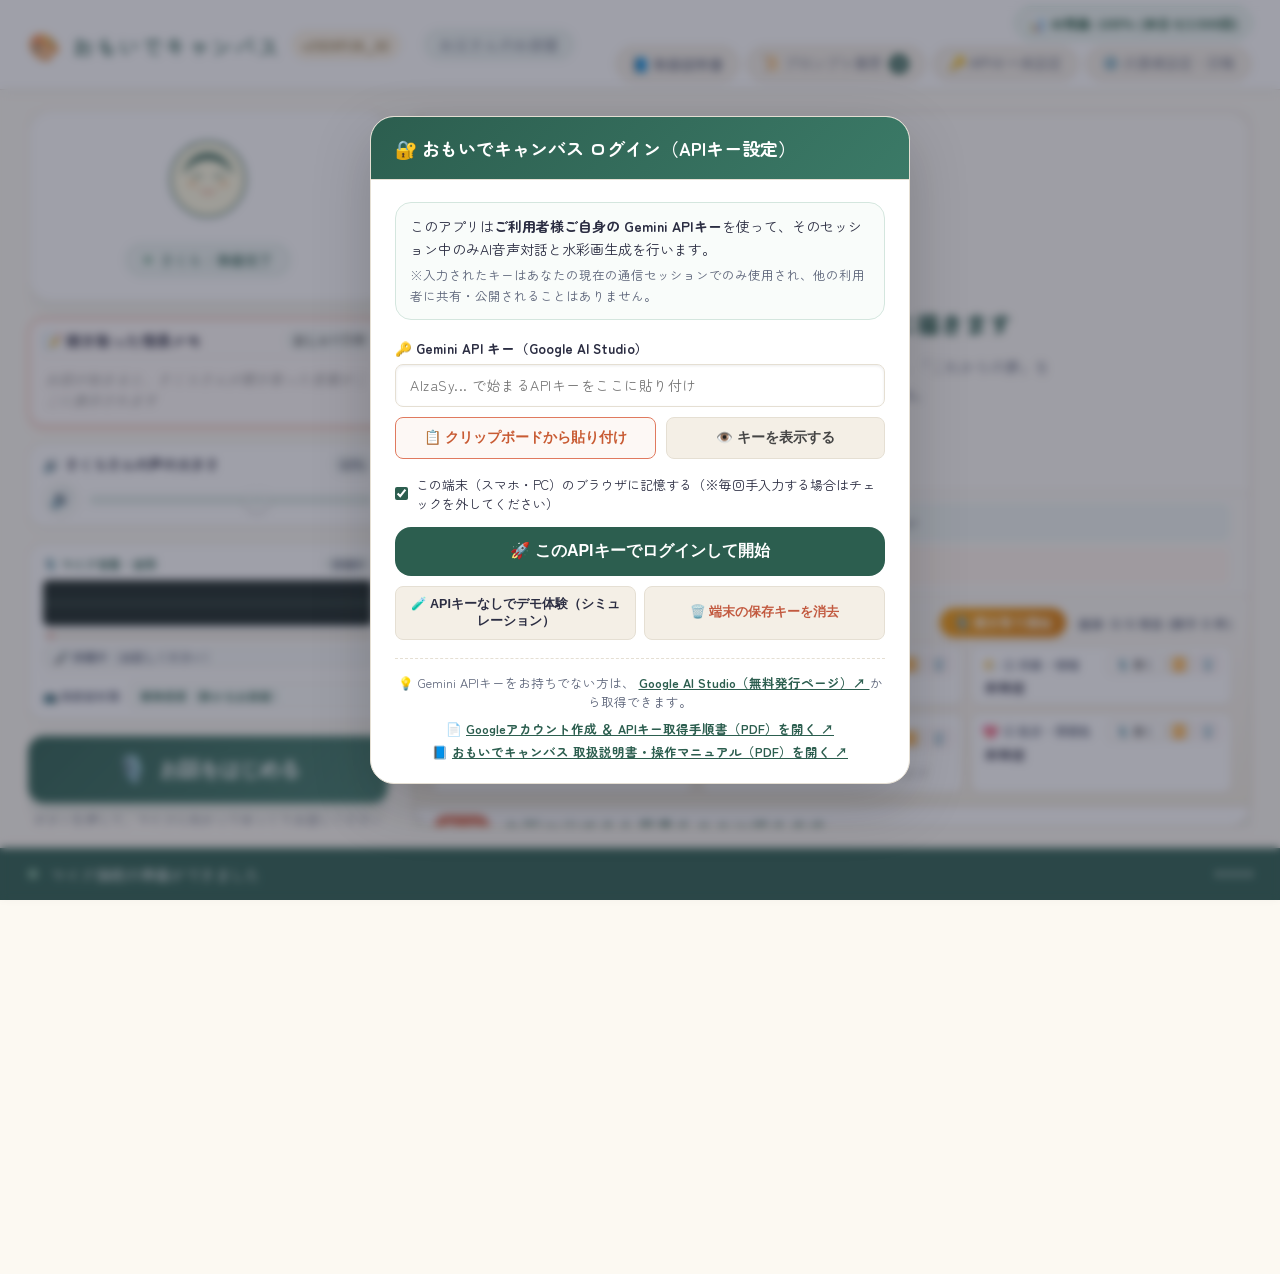
==== commit 34ecf4cd: "feat(direct): v20261126_02 辞書ゼロ・面積スケール階層型(特大→大→中→極小)6段階超細密SVG生成へ刷新" ====
--- a/docs/index.html
+++ b/docs/index.html
@@ -20,7 +20,7 @@
     <div class="brand">
       <span class="brand-icon">🎨</span>
       <h1 class="brand-title">おもいでキャンバス</h1>
-      <span class="app-version-badge" title="2026-11-26 無音判定5秒延長＋全テーマ対応6段階超細密SVG生成">v20261126_01</span>
+      <span class="app-version-badge" title="2026-11-26 無音判定5秒延長＋辞書ゼロ面積スケール階層型6段階SVG生成">v20261126_02</span>
       <span class="user-greeting" id="userGreeting">読み込み中...</span>
     </div>
     <div class="header-controls">
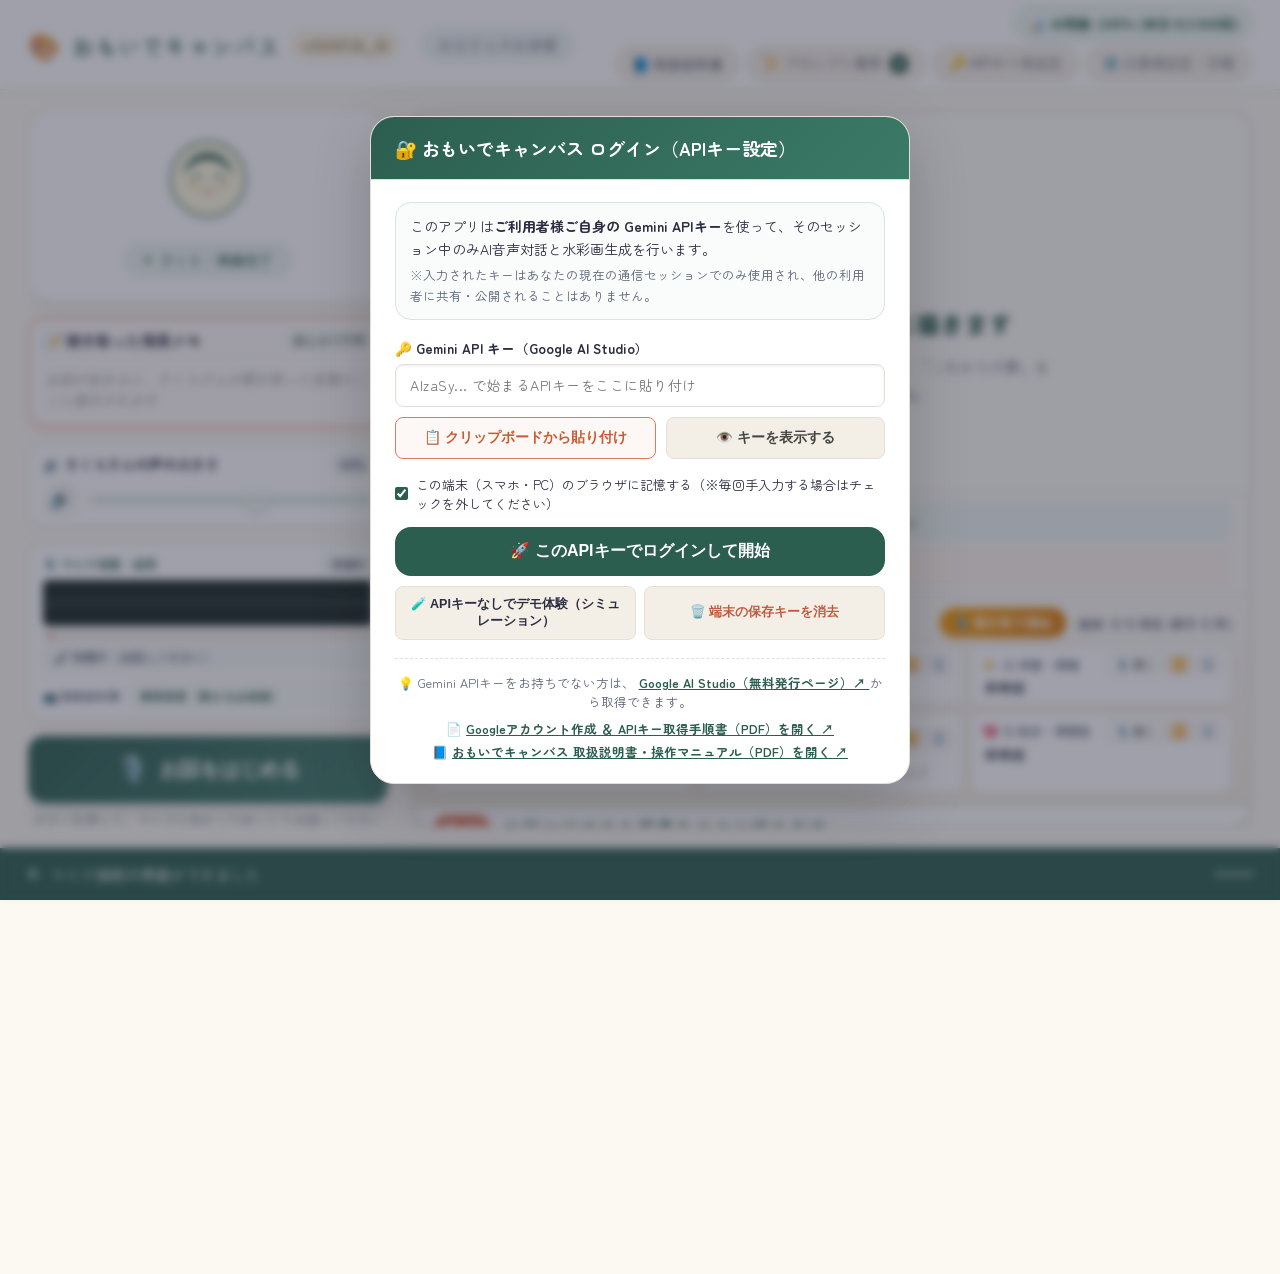
==== commit 5cf25eb3: "feat(direct): v20261126_03 見えたものの漏れなし細密化＋登場人物の超細密重点描き込み(1人40〜60要素/Stage4強化)" ====
--- a/docs/index.html
+++ b/docs/index.html
@@ -20,7 +20,7 @@
     <div class="brand">
       <span class="brand-icon">🎨</span>
       <h1 class="brand-title">おもいでキャンバス</h1>
-      <span class="app-version-badge" title="2026-11-26 無音判定5秒延長＋辞書ゼロ面積スケール階層型6段階SVG生成">v20261126_02</span>
+      <span class="app-version-badge" title="2026-11-26 面積スケール階層型6段階SVG＋見えたもの細密化＆登場人物さらに超細密化">v20261126_03</span>
       <span class="user-greeting" id="userGreeting">読み込み中...</span>
     </div>
     <div class="header-controls">
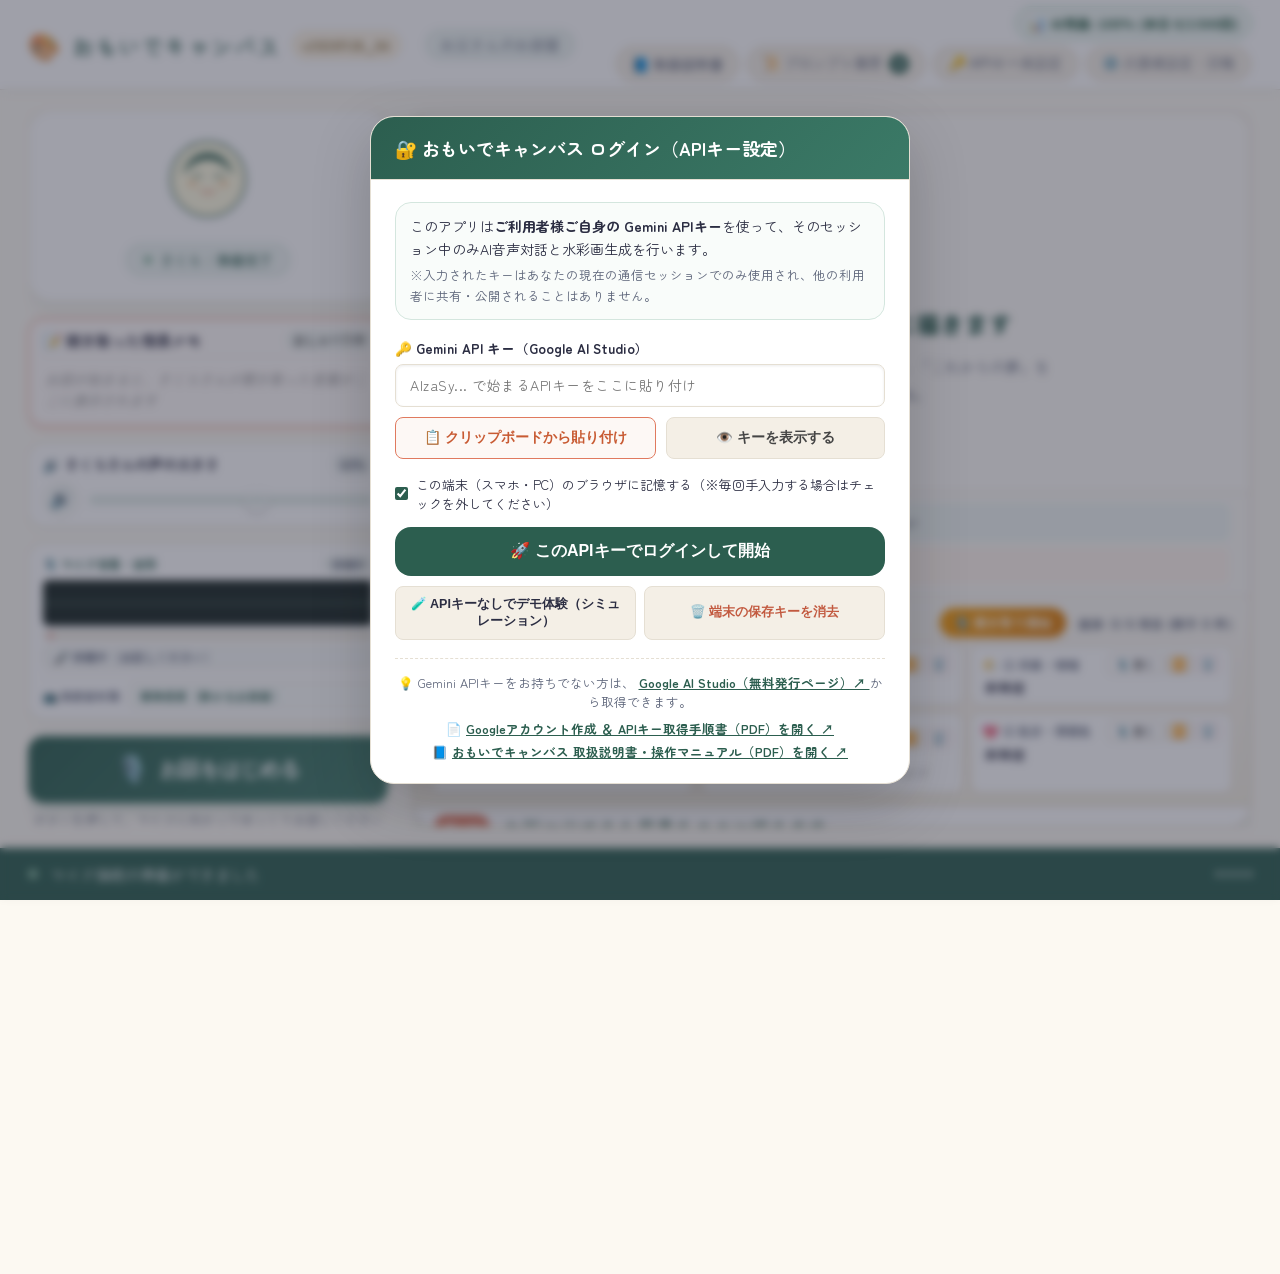
==== commit 3f0445d0: "fix(direct): v20261126_04 ⑥繰り返し根絶＋描画後保存会話の正常化＋通常会話の短縮無音判定(1.4秒/聞き取り5秒)" ====
--- a/docs/index.html
+++ b/docs/index.html
@@ -20,7 +20,7 @@
     <div class="brand">
       <span class="brand-icon">🎨</span>
       <h1 class="brand-title">おもいでキャンバス</h1>
-      <span class="app-version-badge" title="2026-11-26 面積スケール階層型6段階SVG＋見えたもの細密化＆登場人物さらに超細密化">v20261126_03</span>
+      <span class="app-version-badge" title="2026-11-26 通常会話VAD短縮(1.4秒/聞き取り5秒)＋⑥繰り返し修正＋描画後保存会話正常化">v20261126_04</span>
       <span class="user-greeting" id="userGreeting">読み込み中...</span>
     </div>
     <div class="header-controls">
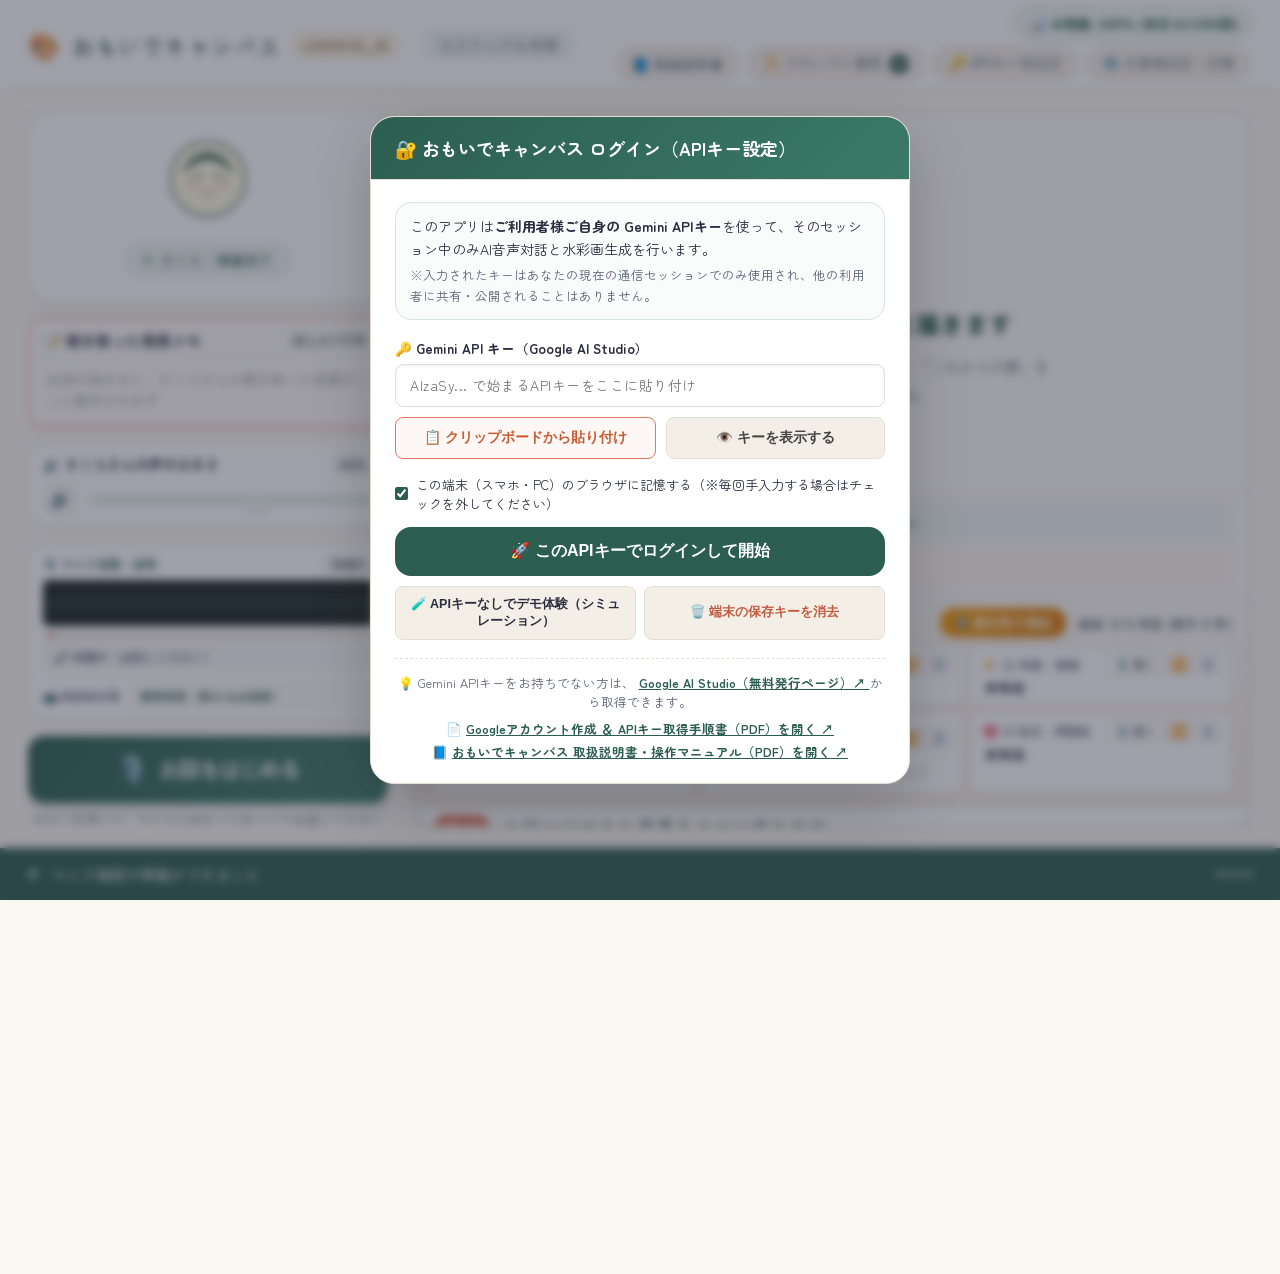
==== commit a41c3e79: "feat(direct): v20261126_05 描画後修正の解像度完全維持(元絵保持描き加え＋スケール別ステージ再実行)" ====
--- a/docs/index.html
+++ b/docs/index.html
@@ -20,7 +20,7 @@
     <div class="brand">
       <span class="brand-icon">🎨</span>
       <h1 class="brand-title">おもいでキャンバス</h1>
-      <span class="app-version-badge" title="2026-11-26 通常会話VAD短縮(1.4秒/聞き取り5秒)＋⑥繰り返し修正＋描画後保存会話正常化">v20261126_04</span>
+      <span class="app-version-badge" title="2026-11-26 描画後修正の解像度維持(元絵保持描き加え＋スケール別ステージ再実行)">v20261126_05</span>
       <span class="user-greeting" id="userGreeting">読み込み中...</span>
     </div>
     <div class="header-controls">
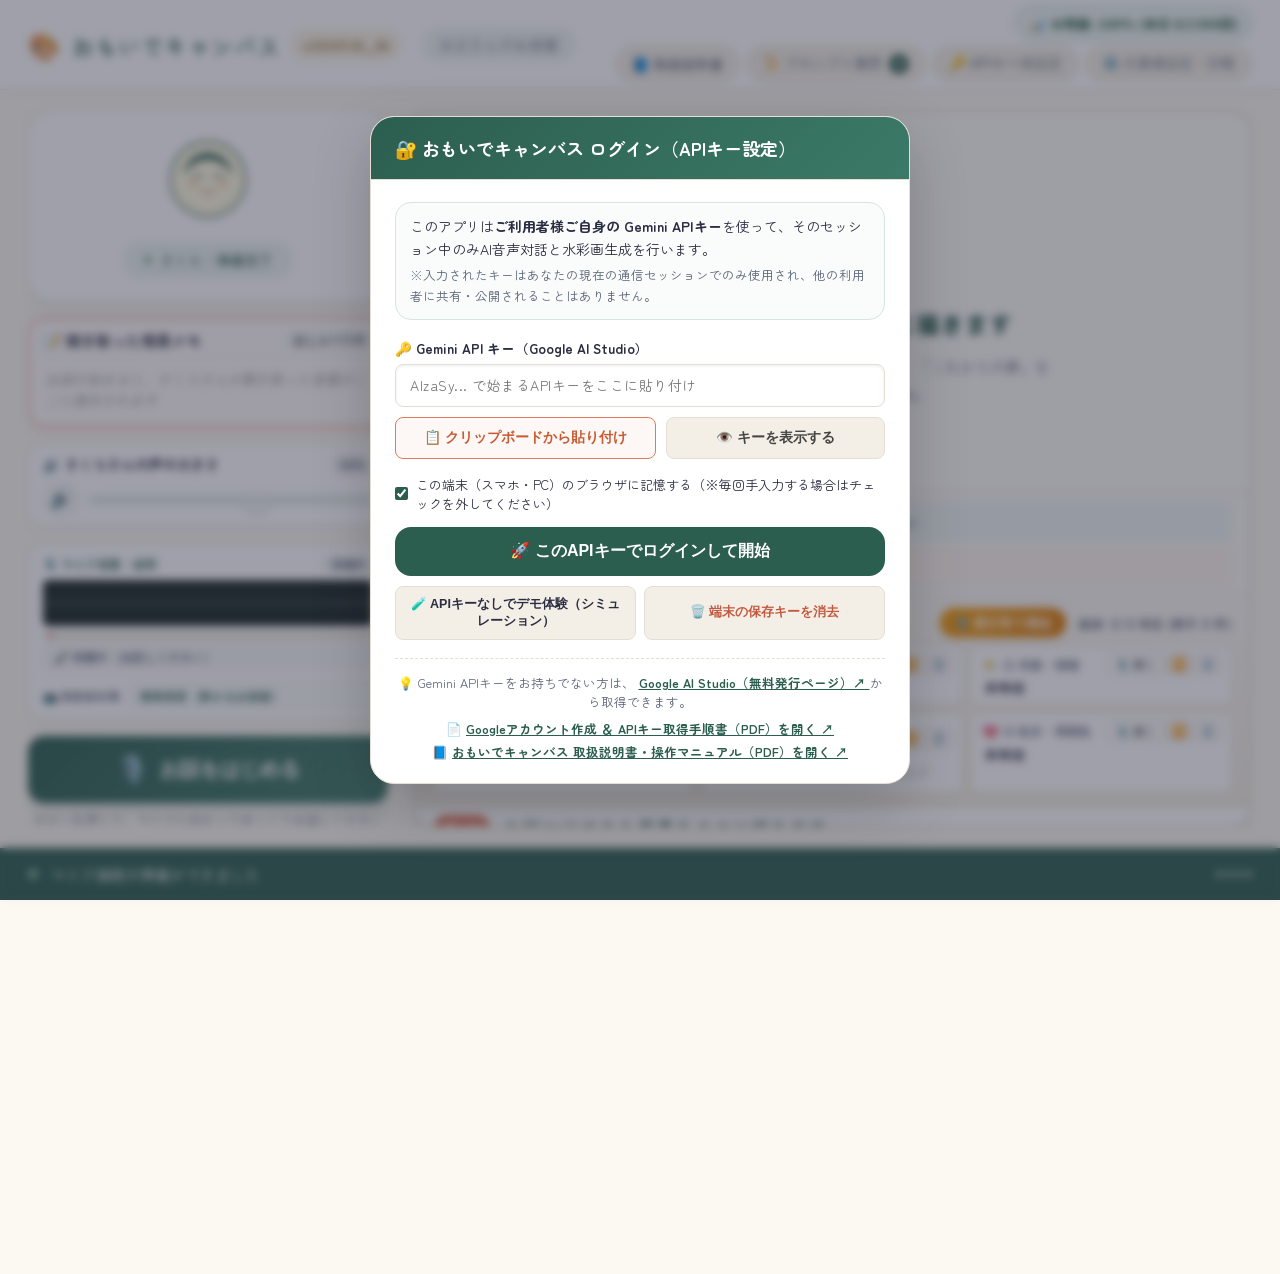
==== commit 7ebc7bd3: "fix(direct): v20261126_06 聞き取り同一質問ループ根絶(回答確定&強制前進)＋5秒(聞き取り)/1.5秒(通常)精密EOS制御" ====
--- a/docs/index.html
+++ b/docs/index.html
@@ -20,7 +20,7 @@
     <div class="brand">
       <span class="brand-icon">🎨</span>
       <h1 class="brand-title">おもいでキャンバス</h1>
-      <span class="app-version-badge" title="2026-11-26 描画後修正の解像度維持(元絵保持描き加え＋スケール別ステージ再実行)">v20261126_05</span>
+      <span class="app-version-badge" title="2026-11-26 聞き取りループ根絶＋5秒(聞き取り)/1.5秒(通常)精密EOS制御">v20261126_06</span>
       <span class="user-greeting" id="userGreeting">読み込み中...</span>
     </div>
     <div class="header-controls">
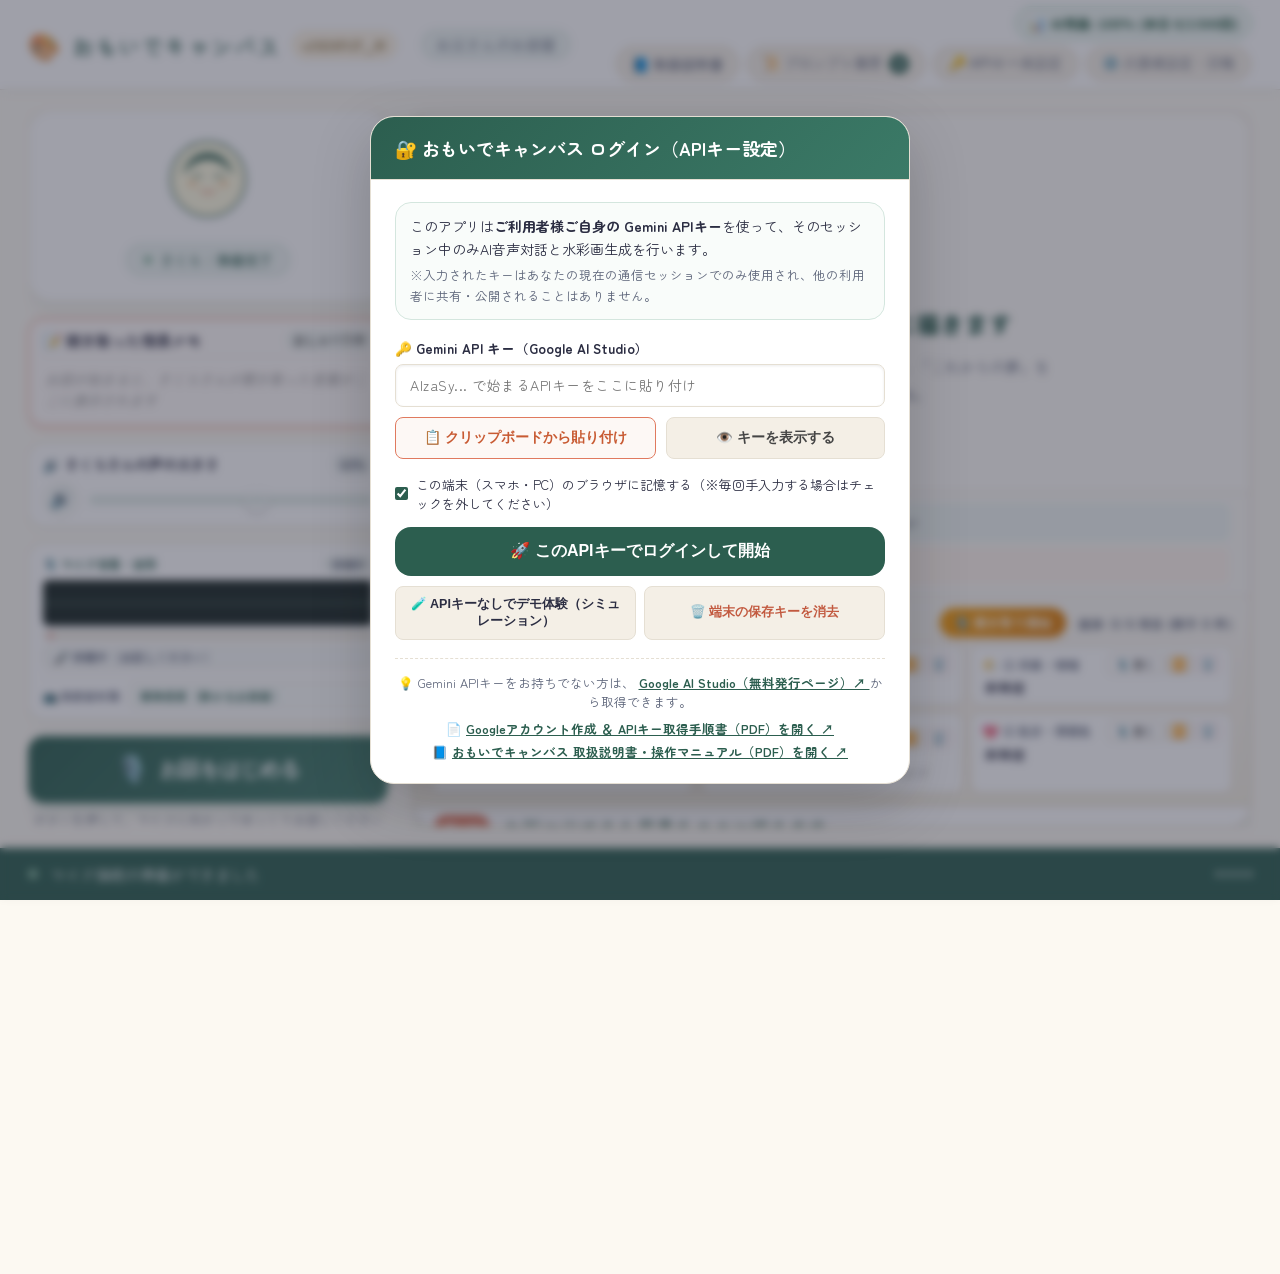
==== commit 4e6912df: "fix(direct): v20261127_01 修正聞き取り前描画防止＋ブリンキング完全同期＋修正後発話中断防止" ====
--- a/docs/index.html
+++ b/docs/index.html
@@ -20,7 +20,7 @@
     <div class="brand">
       <span class="brand-icon">🎨</span>
       <h1 class="brand-title">おもいでキャンバス</h1>
-      <span class="app-version-badge" title="2026-11-26 聞き取りループ根絶＋5秒(聞き取り)/1.5秒(通常)精密EOS制御">v20261126_06</span>
+      <span class="app-version-badge" title="2026-11-27 修正聞き取り前描画防止＋ブリンキング完全同期＋修正後発話中断防止">v20261127_01</span>
       <span class="user-greeting" id="userGreeting">読み込み中...</span>
     </div>
     <div class="header-controls">
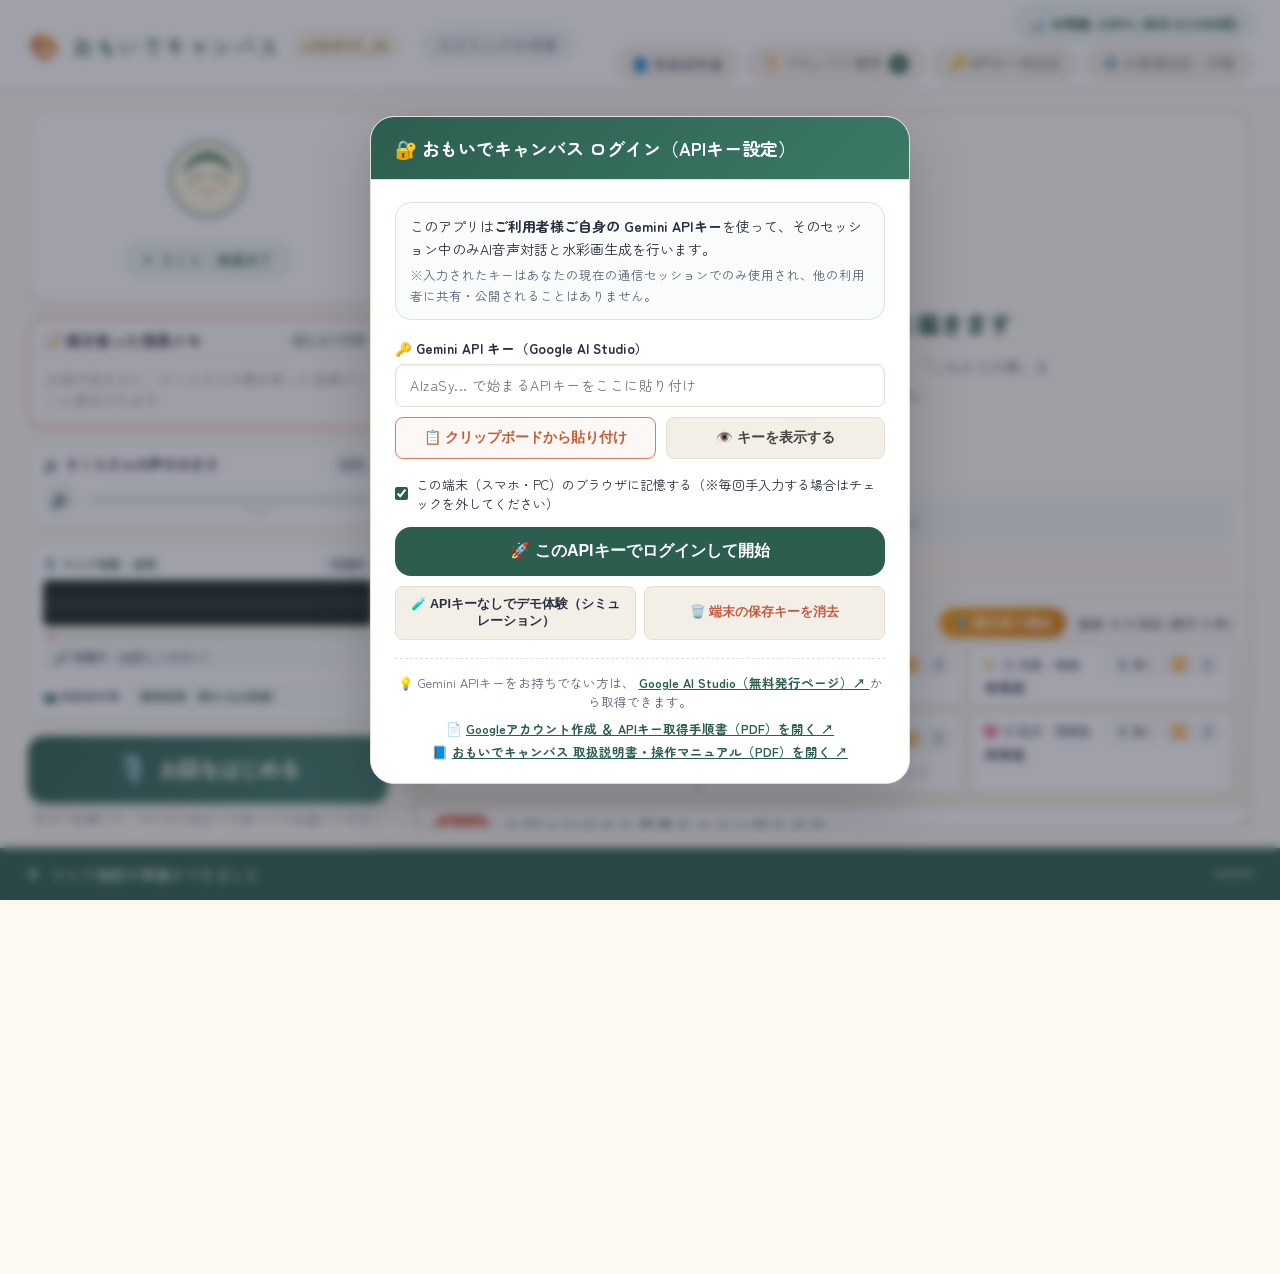
==== commit b70bb4db: "fix(direct): v20261127_02 SVG Z順インターリーブ＆修正前後関係スロット対応(校舎入口のテント隠れ根絶)" ====
--- a/docs/index.html
+++ b/docs/index.html
@@ -20,7 +20,7 @@
     <div class="brand">
       <span class="brand-icon">🎨</span>
       <h1 class="brand-title">おもいでキャンバス</h1>
-      <span class="app-version-badge" title="2026-11-27 修正聞き取り前描画防止＋ブリンキング完全同期＋修正後発話中断防止">v20261127_01</span>
+      <span class="app-version-badge" title="2026-11-27 SVG Z順インターリーブ＆修正前後関係スロット対応">v20261127_02</span>
       <span class="user-greeting" id="userGreeting">読み込み中...</span>
     </div>
     <div class="header-controls">
@@ -833,6 +833,6 @@
   </div>
 
   <!-- アプリケーションスクリプト -->
-  <script src="app.js?v=20261125_01"></script>
+  <script src="app.js?v=20261127_02"></script>
 </body>
 </html>
